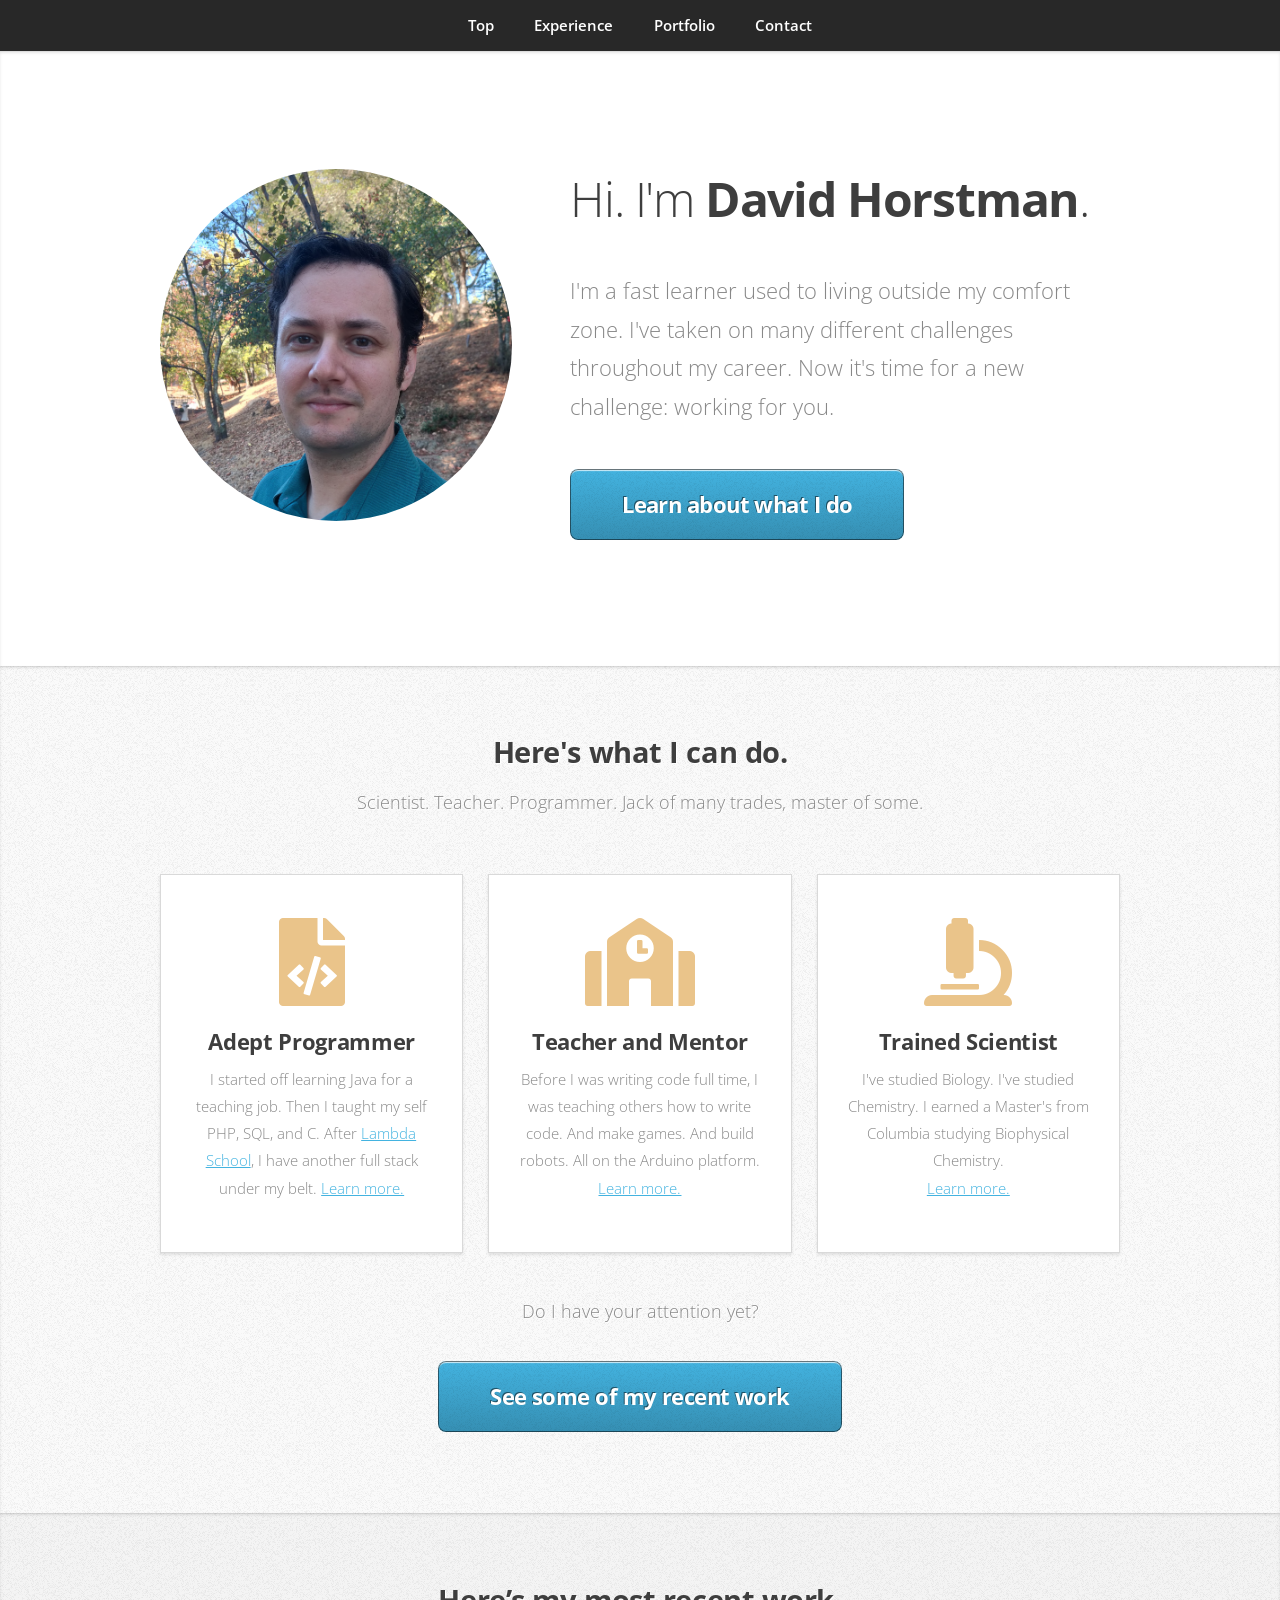
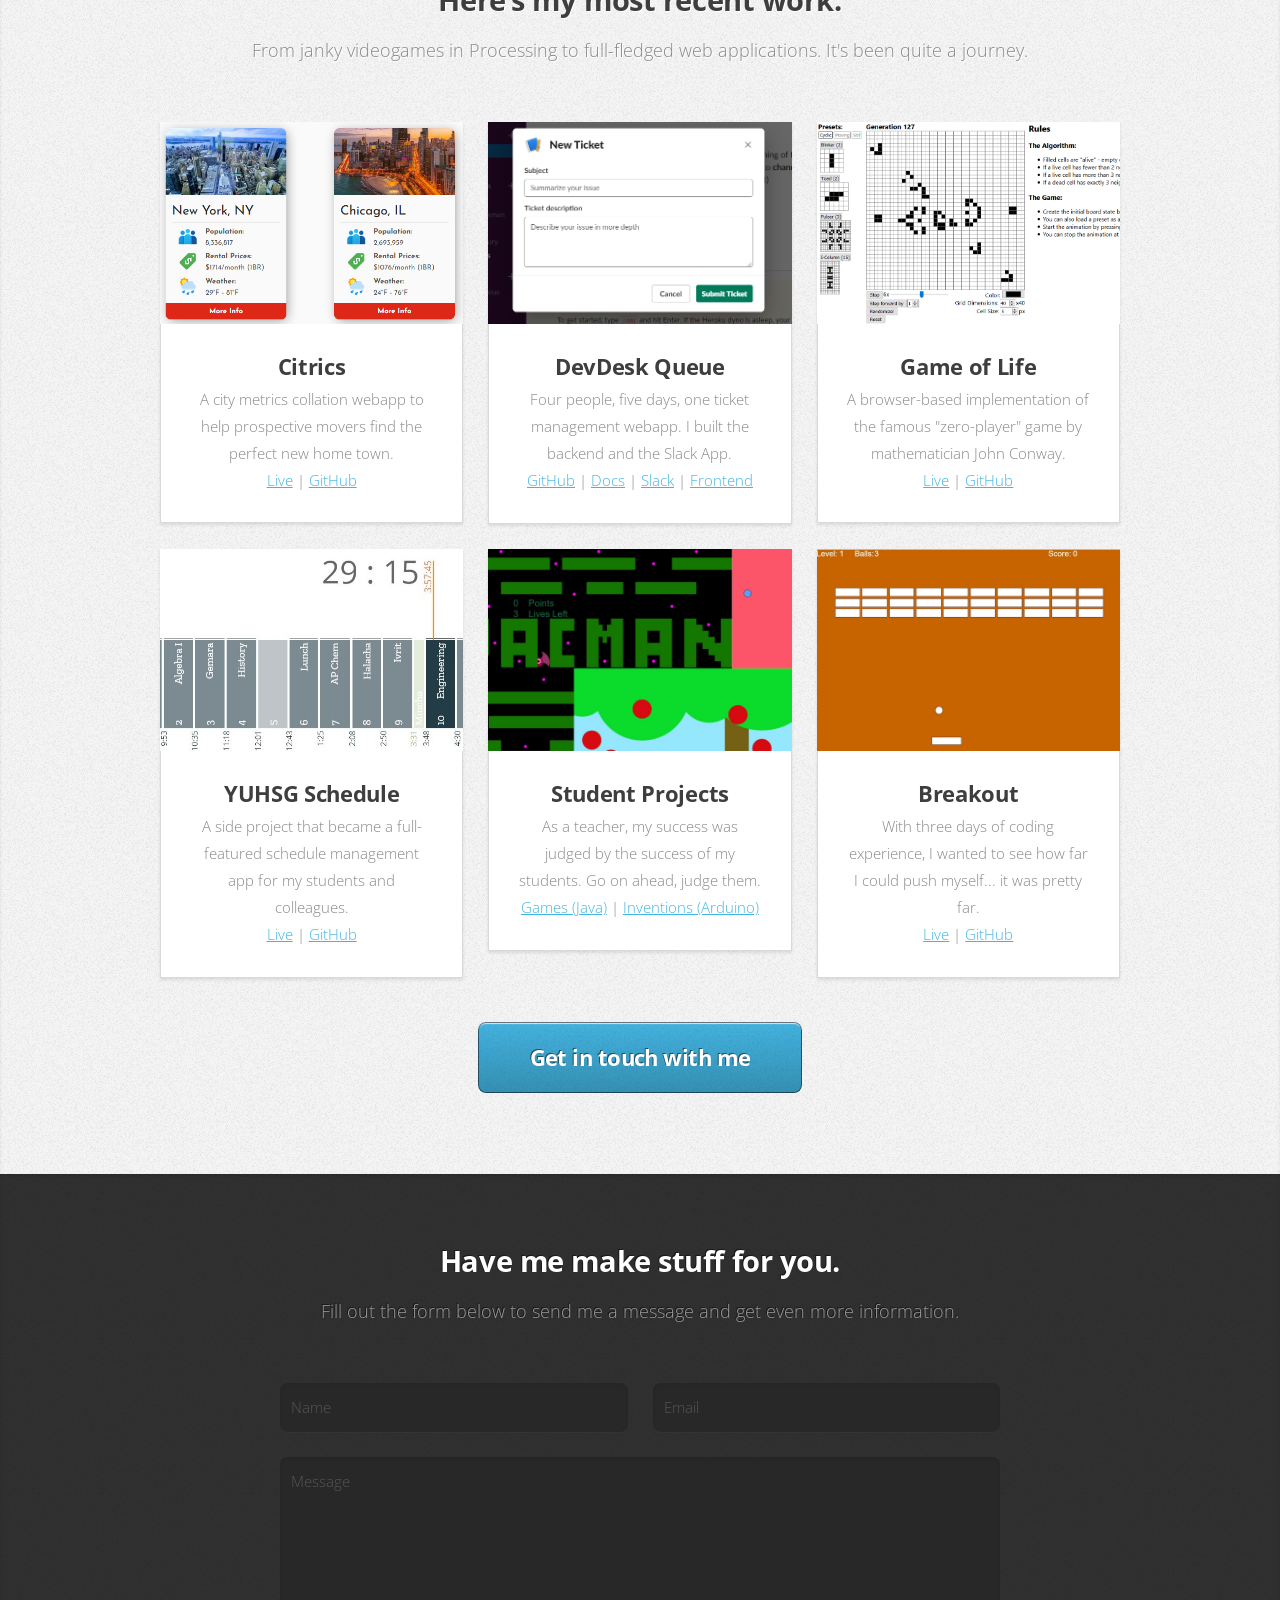
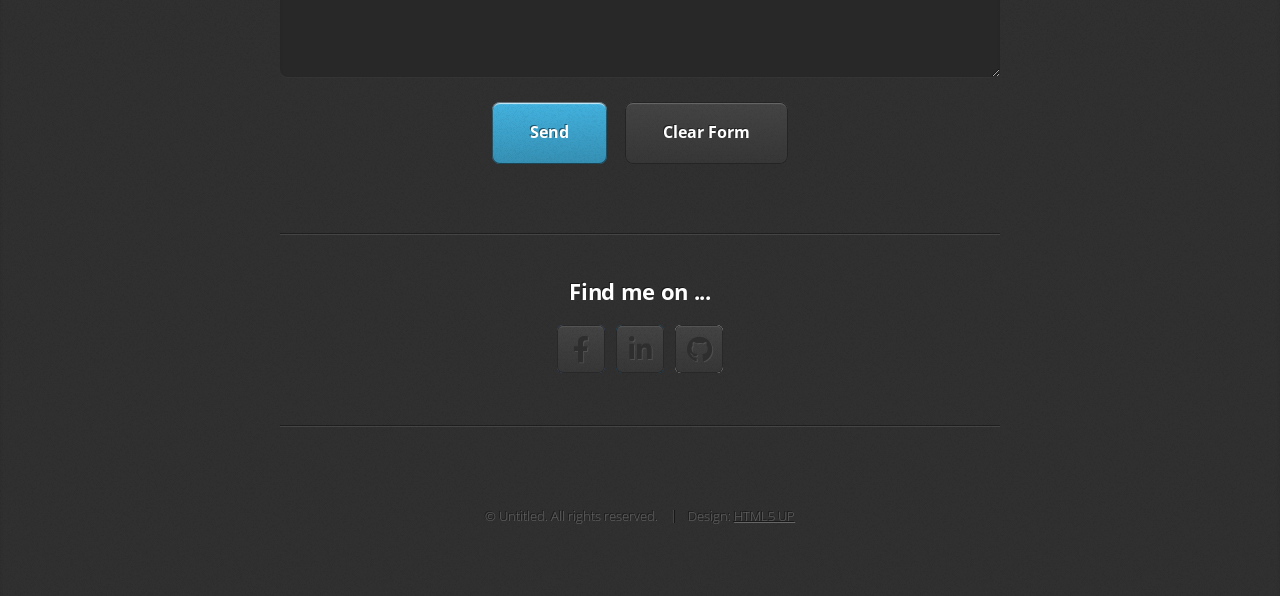
==== index.html @ 55625870 "format: shorten some copy" ====
<!DOCTYPE html>
<!--
	Miniport by HTML5 UP
	html5up.net | @ajlkn
	Free for personal and commercial use under the CCA 3.0 license (html5up.net/license)
-->
<html>
  <head>
    <title>David Horstman</title>
    <meta charset="utf-8" />
    <meta
      name="viewport"
      content="width=device-width, initial-scale=1, user-scalable=no"
    />
    <link rel="stylesheet" href="assets/css/main.css" />
    <link rel="icon" type="image/png" href="favicon.png" />
  </head>
  <body class="is-preload">
    <!-- Nav -->
    <nav id="nav">
      <ul class="container">
        <li><a href="#top">Top</a></li>
        <li><a href="#work">Experience</a></li>
        <li><a href="#portfolio">Portfolio</a></li>
        <li><a href="#contact">Contact</a></li>
      </ul>
    </nav>

    <!-- Home -->
    <article id="top" class="wrapper style1">
      <div class="container">
        <div class="row">
          <div class="col-4 col-5-large col-12-medium">
            <span class="image fit"><img src="images/pic00.jpg" alt="" /></span>
          </div>
          <div class="col-8 col-7-large col-12-medium">
            <header>
              <h1>Hi. I'm <strong>David Horstman</strong>.</h1>
            </header>
            <p>
              I'm a fast learner used to living outside my comfort zone. I've
              taken on many different challenges throughout my career. Now it's
              time for a new challenge: working for you.
            </p>
            <a href="#work" class="button large scrolly"
              >Learn about what I do</a
            >
          </div>
        </div>
      </div>
    </article>

    <!-- Work -->
    <article id="work" class="wrapper style2">
      <div class="container">
        <header>
          <h2>Here's what I can do.</h2>
          <p>
            Scientist. Teacher. Programmer. Jack of many trades, master of some.
          </p>
        </header>
        <div class="row aln-center">
          <div class="col-4 col-6-medium col-12-small">
            <section class="box style1">
              <span class="icon featured fa fa-file-code"></span>
              <h3>Adept Programmer</h3>
              <p>
                I started off learning Java for a teaching job. Then I taught my
                self PHP, SQL, and C. After
                <a
                  target="_blank"
                  href="https://lambdaschool.com/courses/full-stack-web-development"
                  >Lambda School</a
                >, I have another full stack under my belt.
                <a target="_blank" href="https://github.com/ddhorstman"
                  >Learn more.</a
                >
              </p>
            </section>
          </div>
          <div class="col-4 col-6-medium col-12-small">
            <section class="box style1">
              <span class="icon solid featured fa-school"></span>
              <h3>Teacher and Mentor</h3>
              <p>
                Before I was writing code full time, I was teaching others how
                to write code. And make games. And build robots. All on the
                Arduino platform.
                <a
                  target="_blank"
                  >Learn more.</a
                >
              </p>
            </section>
          </div>

          <div class="col-4 col-6-medium col-12-small">
            <section class="box style1">
              <span class="icon featured fa fa-microscope"></span>
              <h3>Trained Scientist</h3>
              <p>
                I've studied Biology. I've studied Chemistry. I earned a
                Master's from Columbia studying Biophysical Chemistry.
                <br>
                <a
                  target="_blank"
                  href="http://www.columbia.edu/cu/chemistry/groups/gonzalez/index.html"
                  >Learn more.</a
                >
              </p>
            </section>
          </div>
        </div>
        <footer>
          <p>Do I have your attention yet?</p>
          <a href="#portfolio" class="button large scrolly"
            >See some of my recent work</a
          >
        </footer>
      </div>
    </article>

    <!-- Portfolio -->
    <article id="portfolio" class="wrapper style3">
      <div class="container">
        <header>
          <h2>Here’s my most recent work.</h2>
          <p>
            From janky videogames in Processing to full-fledged web
            applications. It's been quite a journey.
          </p>
        </header>
        <div class="row">
          <div class="col-4 col-6-medium col-12-small">
            <article class="box style2">
              <a href="#" class="image featured"
                ><img src="images/pic08.png" alt=""
              /></a>
              <h3><a href="#">Citrics</a></h3>
              <p>
                A city metrics collation webapp to help prospective movers find
                the perfect new home town. <br />
                <span>
                  <a target="_blank" href="https://citrics.netlify.app/"
                    >Live</a
                  >
                  |
                  <a
                    target="_blank"
                    href="https://github.com/labs26-citrics/Labs26-Citrics-FE-TeamB"
                    >GitHub</a
                  ></span
                >
              </p>
            </article>
          </div>
          <div class="col-4 col-6-medium col-12-small">
            <article class="box style2">
              <a
                href="https://documenter.getpostman.com/view/11312100/SzzkcHLZ?version=latest"
                class="image featured"
                ><img src="images/ddq.png" alt=""
              /></a>
              <h3>DevDesk Queue</h3>
              <p>
                Four people, five days, one ticket management webapp. I built
                the backend and the Slack App.<br /><span>
                  <a
                    target="_blank"
                    href="https://github.com/bw-devDeskQueue2/back-end"
                    >GitHub</a
                  >
                  |
                  <a
                    target="_blank"
                    href="https://documenter.getpostman.com/view/11312100/SzzkcHLZ?version=latest"
                    >Docs</a
                  >
                  |
                  <a
                    target="_blank"
                    href="https://join.slack.com/t/devdesk-queue/shared_invite/zt-gwcgixj5-~4mPyA4SqrtpWYdYmIQyYw"
                    >Slack</a
                  >
                  |
                  <a target="_blank" href="https://devdestqueue.vercel.app/"
                    >Frontend</a
                  >
                </span>
              </p>
            </article>
          </div>
          <div class="col-4 col-6-medium col-12-small">
            <article class="box style2">
              <a
                href="https://build-week-game-of-life.vercel.app/"
                target="_blank"
                class="image featured"
                ><img src="images/pic07.png" alt=""
              /></a>
              <h3>Game of Life</h3>
              <p>
                A browser-based implementation of the famous "zero-player" game
                by mathematician John Conway.<br />
                <span>
                  <a
                    target="_blank"
                    href="https://build-week-game-of-life.vercel.app/"
                  >
                    Live</a
                  >
                  |
                  <a
                    target="_blank"
                    href="https://github.com/ddhorstman-lambdaschool/Build-Week-Game-Of-Life"
                    >GitHub</a
                  ></span
                >
              </p>
            </article>
          </div>
          <div class="col-4 col-6-medium col-12-small">
            <article class="box style2">
              <a href="https://yuhsgschedule.com/" class="image featured"
                ><img src="images/pic02.jpg" alt=""
              /></a>
              <h3>YUHSG Schedule</h3>
              <p>
                A side project that became a full-featured schedule management
                app for my students and colleagues.<br />
                <span
                  ><a target="_blank" href="https://yuhsgschedule.com">Live</a>
                  |
                  <a
                    target="_blank"
                    href="https://github.com/ddhorstman/classperiods"
                    >GitHub</a
                  ></span
                >
              </p>
            </article>
          </div>
          <div class="col-4 col-6-medium col-12-small">
            <article class="box style2">
              <a
                target="_blank"
                href="https://davidhorstman.com/student_projects/"
                class="image featured"
                ><img src="images/pic05.jpg" alt=""
              /></a>
              <h3>Student Projects</h3>
              <p>
                As a teacher, my success was judged by the success of my
                students. Go on ahead, judge them.<br />
                <span
                  ><a
                    target="_blank"
                    href="https://davidhorstman.com/student_projects/"
                    >Games (Java)</a
                  >
                  |
                  <a
                    target="_blank"
                    >Inventions (Arduino)</a
                  ></span
                >
              </p>
            </article>
          </div>
          <div class="col-4 col-6-medium col-12-small">
            <article class="box style2">
              <a
                target="_blank"
                href="https://davidhorstman.com/breakout/index.html"
                class="image featured"
                ><img src="images/pic04.jpg" alt=""
              /></a>
              <h3>Breakout</h3>
              <p>
                With three days of coding experience, I wanted to see how far I
                could push myself... it was pretty far.<br />
                <span
                  ><a
                    target="_blank"
                    href="https://davidhorstman.com/breakout/index.html"
                    >Live</a
                  >
                  |
                  <a
                    target="_blank"
                    href="https://github.com/ddhorstman/breakout"
                    >GitHub</a
                  ></span
                >
              </p>
            </article>
          </div>
          <!--div class="col-4 col-6-medium col-12-small">
							<article class="box style2">
								<a href="#" class="image featured"><img src="images/pic06.jpg" alt="" /></a>
								<h3><a href="#">Sed amet ornare</a></h3>
								<p>Ornare nulla proin odio consequat.</p>
							</article>
						</div-->
        </div>
        <footer>
          <a href="#contact" class="button large scrolly"
            >Get in touch with me</a
          >
        </footer>
      </div>
    </article>

    <!-- Contact -->
    <article id="contact" class="wrapper style4">
      <div class="container medium">
        <header>
          <h2>Have me make stuff for you.</h2>
          <p>
            Fill out the form below to send me a message and get even more
            information.
          </p>
        </header>
        <div class="row">
          <div class="col-12">
            <form method="POST" action="https://formspree.io/mnqqwabn">
              <div class="row">
                <div class="col-6 col-12-small">
                  <input type="text" name="name" id="name" placeholder="Name" />
                </div>
                <div class="col-6 col-12-small">
                  <input
                    type="text"
                    name="_replyto"
                    id="email"
                    placeholder="Email"
                  />
                </div>
                <!--div class="col-12">
										<input type="text" name="subject" id="subject" placeholder="Subject" />
									</div-->
                <div class="col-12">
                  <textarea
                    name="message"
                    id="message"
                    placeholder="Message"
                  ></textarea>
                </div>
                <div class="col-12">
                  <ul class="actions">
                    <li><input type="submit" value="Send" /></li>
                    <li>
                      <input type="reset" value="Clear Form" class="alt" />
                    </li>
                  </ul>
                </div>
              </div>
            </form>
          </div>
          <div class="col-12">
            <hr />
            <h3>Find me on ...</h3>
            <ul class="social">
              <li>
                <a
                  href="https://www.facebook.com/david.horstman"
                  class="icon brands fa-facebook-f"
                  ><span class="label">Facebook</span></a
                >
              </li>
              <!--li>
                <a
                  href="https://www.youtube.com/channel/UCs0E35UOZItSk2lgn-g-ctQ"
                  class="icon brands fa-youtube"
                  ><span></span
                ></a>
              </li-->
              <li>
                <a
                  href="https://www.linkedin.com/in/david-horstman/"
                  class="icon brands fa-linkedin-in"
                  ><span class="label">LinkedIn</span></a
                >
              </li>
              <li>
                <a
                  href="https://github.com/ddhorstman"
                  class="icon brands fa-github"
                  ><span class="label">Github</span></a
                >
              </li>
              <!--
									<li><a href="#" class="icon brands fa-dribbble"><span class="label">Dribbble</span></a></li>
									<li><a href="#" class="icon brands fa-tumblr"><span class="label">Tumblr</span></a></li>
								<li><a href="#" class="icon brands fa-google-plus"><span class="label">Google+</span></a></li>
								<li><a href="#" class="icon brands fa-twitter"><span class="label">Twitter</span></a></li>
								<li><a href="#" class="icon solid fa-rss"><span>RSS</span></a></li>
								<li><a href="#" class="icon brands fa-instagram"><span>Instagram</span></a></li>
								<li><a href="#" class="icon brands fa-foursquare"><span>Foursquare</span></a></li>
								<li><a href="#" class="icon brands fa-skype"><span>Skype</span></a></li>
								<li><a href="#" class="icon brands fa-soundcloud"><span>Soundcloud</span></a></li>
								<li><a href="#" class="icon brands fa-blogger"><span>Blogger</span></a></li>
								<li><a href="#" class="icon brands fa-flickr"><span>Flickr</span></a></li>
								<li><a href="#" class="icon brands fa-vimeo"><span>Vimeo</span></a></li>
								-->
            </ul>
            <hr />
          </div>
        </div>
        <footer>
          <ul id="copyright">
            <li>&copy; Untitled. All rights reserved.</li>
            <li>Design: <a href="http://html5up.net">HTML5 UP</a></li>
          </ul>
        </footer>
      </div>
    </article>

    <!-- Scripts -->
    <script src="assets/js/jquery.min.js"></script>
    <script src="assets/js/jquery.scrolly.min.js"></script>
    <script src="assets/js/browser.min.js"></script>
    <script src="assets/js/breakpoints.min.js"></script>
    <script src="assets/js/util.js"></script>
    <script src="assets/js/main.js"></script>
  </body>
</html>
---- assets/css/main.css ----
@import url("https://fonts.googleapis.com/css?family=Open+Sans:300,300italic,600,600italic,700");
@import url("fontawesome-all.min.css");

/*
	Miniport by HTML5 UP
	html5up.net | @ajlkn
	Free for personal and commercial use under the CCA 3.0 license (html5up.net/license)
*/

html, body, div, span, applet, object,
iframe, h1, h2, h3, h4, h5, h6, p, blockquote,
pre, a, abbr, acronym, address, big, cite,
code, del, dfn, em, img, ins, kbd, q, s, samp,
small, strike, strong, sub, sup, tt, var, b,
u, i, center, dl, dt, dd, ol, ul, li, fieldset,
form, label, legend, table, caption, tbody,
tfoot, thead, tr, th, td, article, aside,
canvas, details, embed, figure, figcaption,
footer, header, hgroup, menu, nav, output, ruby,
section, summary, time, mark, audio, video {
	margin: 0;
	padding: 0;
	border: 0;
	font-size: 100%;
	font: inherit;
	vertical-align: baseline;}

article, aside, details, figcaption, figure,
footer, header, hgroup, menu, nav, section {
	display: block;}

body {
	line-height: 1;
}

ol, ul {
	list-style: none;
}

blockquote, q {
	quotes: none;
}

	blockquote:before, blockquote:after, q:before, q:after {
		content: '';
		content: none;
	}

table {
	border-collapse: collapse;
	border-spacing: 0;
}

body {
	-webkit-text-size-adjust: none;
}

mark {
	background-color: transparent;
	color: inherit;
}

input::-moz-focus-inner {
	border: 0;
	padding: 0;
}

input, select, textarea {
	-moz-appearance: none;
	-webkit-appearance: none;
	-ms-appearance: none;
	appearance: none;
}

/* Basic */

	html {
		box-sizing: border-box;
	}

	*, *:before, *:after {
		box-sizing: inherit;
	}

	body {
		padding-top: 3.5em;
	}

		body.is-preload *, body.is-preload *:before, body.is-preload *:after {
			-moz-animation: none !important;
			-webkit-animation: none !important;
			-ms-animation: none !important;
			animation: none !important;
			-moz-transition: none !important;
			-webkit-transition: none !important;
			-ms-transition: none !important;
			transition: none !important;
		}

	body, input, textarea, select {
		font-family: 'Open Sans', sans-serif;
		line-height: 1.85em;
		color: #888;
		font-weight: 300;
		font-size: 13pt;
	}

	a {
		-moz-transition: color .2s ease-in-out;
		-webkit-transition: color .2s ease-in-out;
		-ms-transition: color .2s ease-in-out;
		transition: color .2s ease-in-out;
		color: #43B3E0;
		text-decoration: underline;
	}

		a:hover {
			color: #43bff0 !important;
		}

		a img {
			border: 0;
		}

	b, strong {
		font-weight: 600;
		color: #3e3e3e;
	}

	i, em {
		font-style: italic;
	}

	sub {
		position: relative;
		top: 0.5em;
		font-size: 0.8em;
	}

	sup {
		position: relative;
		top: -0.5em;
		font-size: 0.8em;
	}

	blockquote {
		border-left: solid 0.75em #eee;
		padding: 1em 0 1em 1.5em;
		font-style: italic;
	}

	h1, h2, h3, h4, h5, h6 {
		color: #3e3e3e;
		margin: 0 0 0.75em 0;
	}

	h1 a, h2 a, h3 a, h4 a, h5 a, h6 a {
		text-decoration: none;
		color: inherit;
	}

	h2, h3, h4, h5, h6 {
		font-weight: 700;
	}

	h1 {
		font-size: 3.25em;
		letter-spacing: -0.025em;
		font-weight: 300;
	}

		h1 strong {
			font-weight: 700;
		}

	h2 {
		font-size: 2em;
		letter-spacing: -0.015em;
	}

	h3 {
		font-size: 1.5em;
		letter-spacing: -0.015em;
	}

	em, i {
		font-style: italic;
	}

	br.clear {
		clear: both;
	}

	hr {
		border: 0;
		border-top: solid 1px #444;
		border-top-color: rgba(0, 0, 0, 0.35);
		box-shadow: 0px 1px 0px 0px rgba(255, 255, 255, 0.1);
		height: 1px;
		margin: 3em 0;
	}

	p, ul, ol, dl, table {
		margin-bottom: 2em;
	}

	header {
		margin: 0 0 3em 0;
	}

		header > p {
			font-size: 1.25em;
			margin: 0;
		}

	footer {
		margin: 3em 0 0 0;
	}

		footer > p {
			font-size: 1.25em;
		}

/* Container */

	.container {
		margin: 0 auto;
		max-width: calc(100% - 50px);
		width: 1200px;
	}

		.container.medium {
			width: 900px;
		}

		@media screen and (max-width: 1680px) {

			.container {
				width: 1200px;
			}

				.container.medium {
					width: 900px;
				}

		}

		@media screen and (max-width: 1280px) {

			.container {
				width: 960px;
			}

				.container.medium {
					width: 720px;
				}

		}

		@media screen and (max-width: 980px) {

			.container {
				width: 100%;
			}

				.container.medium {
					width: 75%;
				}

		}

		@media screen and (max-width: 736px) {

			.container {
				width: 100%;
				max-width: calc(100% - 30px);
			}

				.container.medium {
					width: 100%;
				}

		}

/* Row */

	.row {
		display: flex;
		flex-wrap: wrap;
		box-sizing: border-box;
		align-items: stretch;
	}

		.row > * {
			box-sizing: border-box;
		}

		.row.gtr-uniform > * > :last-child {
			margin-bottom: 0;
		}

		.row.aln-left {
			justify-content: flex-start;
		}

		.row.aln-center {
			justify-content: center;
		}

		.row.aln-right {
			justify-content: flex-end;
		}

		.row.aln-top {
			align-items: flex-start;
		}

		.row.aln-middle {
			align-items: center;
		}

		.row.aln-bottom {
			align-items: flex-end;
		}

		.row > .imp {
			order: -1;
		}

		.row > .col-1 {
			width: 8.33333%;
		}

		.row > .off-1 {
			margin-left: 8.33333%;
		}

		.row > .col-2 {
			width: 16.66667%;
		}

		.row > .off-2 {
			margin-left: 16.66667%;
		}

		.row > .col-3 {
			width: 25%;
		}

		.row > .off-3 {
			margin-left: 25%;
		}

		.row > .col-4 {
			width: 33.33333%;
		}

		.row > .off-4 {
			margin-left: 33.33333%;
		}

		.row > .col-5 {
			width: 41.66667%;
		}

		.row > .off-5 {
			margin-left: 41.66667%;
		}

		.row > .col-6 {
			width: 50%;
		}

		.row > .off-6 {
			margin-left: 50%;
		}

		.row > .col-7 {
			width: 58.33333%;
		}

		.row > .off-7 {
			margin-left: 58.33333%;
		}

		.row > .col-8 {
			width: 66.66667%;
		}

		.row > .off-8 {
			margin-left: 66.66667%;
		}

		.row > .col-9 {
			width: 75%;
		}

		.row > .off-9 {
			margin-left: 75%;
		}

		.row > .col-10 {
			width: 83.33333%;
		}

		.row > .off-10 {
			margin-left: 83.33333%;
		}

		.row > .col-11 {
			width: 91.66667%;
		}

		.row > .off-11 {
			margin-left: 91.66667%;
		}

		.row > .col-12 {
			width: 100%;
		}

		.row > .off-12 {
			margin-left: 100%;
		}

		.row.gtr-0 {
			margin-top: 0px;
			margin-left: 0px;
		}

			.row.gtr-0 > * {
				padding: 0px 0 0 0px;
			}

			.row.gtr-0.gtr-uniform {
				margin-top: 0px;
			}

				.row.gtr-0.gtr-uniform > * {
					padding-top: 0px;
				}

		.row.gtr-25 {
			margin-top: -6.25px;
			margin-left: -6.25px;
		}

			.row.gtr-25 > * {
				padding: 6.25px 0 0 6.25px;
			}

			.row.gtr-25.gtr-uniform {
				margin-top: -6.25px;
			}

				.row.gtr-25.gtr-uniform > * {
					padding-top: 6.25px;
				}

		.row.gtr-50 {
			margin-top: -12.5px;
			margin-left: -12.5px;
		}

			.row.gtr-50 > * {
				padding: 12.5px 0 0 12.5px;
			}

			.row.gtr-50.gtr-uniform {
				margin-top: -12.5px;
			}

				.row.gtr-50.gtr-uniform > * {
					padding-top: 12.5px;
				}

		.row {
			margin-top: -25px;
			margin-left: -25px;
		}

			.row > * {
				padding: 25px 0 0 25px;
			}

			.row.gtr-uniform {
				margin-top: -25px;
			}

				.row.gtr-uniform > * {
					padding-top: 25px;
				}

		.row.gtr-150 {
			margin-top: -37.5px;
			margin-left: -37.5px;
		}

			.row.gtr-150 > * {
				padding: 37.5px 0 0 37.5px;
			}

			.row.gtr-150.gtr-uniform {
				margin-top: -37.5px;
			}

				.row.gtr-150.gtr-uniform > * {
					padding-top: 37.5px;
				}

		.row.gtr-200 {
			margin-top: -50px;
			margin-left: -50px;
		}

			.row.gtr-200 > * {
				padding: 50px 0 0 50px;
			}

			.row.gtr-200.gtr-uniform {
				margin-top: -50px;
			}

				.row.gtr-200.gtr-uniform > * {
					padding-top: 50px;
				}

		@media screen and (max-width: 1680px) {

			.row {
				display: flex;
				flex-wrap: wrap;
				box-sizing: border-box;
				align-items: stretch;
			}

				.row > * {
					box-sizing: border-box;
				}

				.row.gtr-uniform > * > :last-child {
					margin-bottom: 0;
				}

				.row.aln-left {
					justify-content: flex-start;
				}

				.row.aln-center {
					justify-content: center;
				}

				.row.aln-right {
					justify-content: flex-end;
				}

				.row.aln-top {
					align-items: flex-start;
				}

				.row.aln-middle {
					align-items: center;
				}

				.row.aln-bottom {
					align-items: flex-end;
				}

				.row > .imp-xlarge {
					order: -1;
				}

				.row > .col-1-xlarge {
					width: 8.33333%;
				}

				.row > .off-1-xlarge {
					margin-left: 8.33333%;
				}

				.row > .col-2-xlarge {
					width: 16.66667%;
				}

				.row > .off-2-xlarge {
					margin-left: 16.66667%;
				}

				.row > .col-3-xlarge {
					width: 25%;
				}

				.row > .off-3-xlarge {
					margin-left: 25%;
				}

				.row > .col-4-xlarge {
					width: 33.33333%;
				}

				.row > .off-4-xlarge {
					margin-left: 33.33333%;
				}

				.row > .col-5-xlarge {
					width: 41.66667%;
				}

				.row > .off-5-xlarge {
					margin-left: 41.66667%;
				}

				.row > .col-6-xlarge {
					width: 50%;
				}

				.row > .off-6-xlarge {
					margin-left: 50%;
				}

				.row > .col-7-xlarge {
					width: 58.33333%;
				}

				.row > .off-7-xlarge {
					margin-left: 58.33333%;
				}

				.row > .col-8-xlarge {
					width: 66.66667%;
				}

				.row > .off-8-xlarge {
					margin-left: 66.66667%;
				}

				.row > .col-9-xlarge {
					width: 75%;
				}

				.row > .off-9-xlarge {
					margin-left: 75%;
				}

				.row > .col-10-xlarge {
					width: 83.33333%;
				}

				.row > .off-10-xlarge {
					margin-left: 83.33333%;
				}

				.row > .col-11-xlarge {
					width: 91.66667%;
				}

				.row > .off-11-xlarge {
					margin-left: 91.66667%;
				}

				.row > .col-12-xlarge {
					width: 100%;
				}

				.row > .off-12-xlarge {
					margin-left: 100%;
				}

				.row.gtr-0 {
					margin-top: 0px;
					margin-left: 0px;
				}

					.row.gtr-0 > * {
						padding: 0px 0 0 0px;
					}

					.row.gtr-0.gtr-uniform {
						margin-top: 0px;
					}

						.row.gtr-0.gtr-uniform > * {
							padding-top: 0px;
						}

				.row.gtr-25 {
					margin-top: -6.25px;
					margin-left: -6.25px;
				}

					.row.gtr-25 > * {
						padding: 6.25px 0 0 6.25px;
					}

					.row.gtr-25.gtr-uniform {
						margin-top: -6.25px;
					}

						.row.gtr-25.gtr-uniform > * {
							padding-top: 6.25px;
						}

				.row.gtr-50 {
					margin-top: -12.5px;
					margin-left: -12.5px;
				}

					.row.gtr-50 > * {
						padding: 12.5px 0 0 12.5px;
					}

					.row.gtr-50.gtr-uniform {
						margin-top: -12.5px;
					}

						.row.gtr-50.gtr-uniform > * {
							padding-top: 12.5px;
						}

				.row {
					margin-top: -25px;
					margin-left: -25px;
				}

					.row > * {
						padding: 25px 0 0 25px;
					}

					.row.gtr-uniform {
						margin-top: -25px;
					}

						.row.gtr-uniform > * {
							padding-top: 25px;
						}

				.row.gtr-150 {
					margin-top: -37.5px;
					margin-left: -37.5px;
				}

					.row.gtr-150 > * {
						padding: 37.5px 0 0 37.5px;
					}

					.row.gtr-150.gtr-uniform {
						margin-top: -37.5px;
					}

						.row.gtr-150.gtr-uniform > * {
							padding-top: 37.5px;
						}

				.row.gtr-200 {
					margin-top: -50px;
					margin-left: -50px;
				}

					.row.gtr-200 > * {
						padding: 50px 0 0 50px;
					}

					.row.gtr-200.gtr-uniform {
						margin-top: -50px;
					}

						.row.gtr-200.gtr-uniform > * {
							padding-top: 50px;
						}

		}

		@media screen and (max-width: 1280px) {

			.row {
				display: flex;
				flex-wrap: wrap;
				box-sizing: border-box;
				align-items: stretch;
			}

				.row > * {
					box-sizing: border-box;
				}

				.row.gtr-uniform > * > :last-child {
					margin-bottom: 0;
				}

				.row.aln-left {
					justify-content: flex-start;
				}

				.row.aln-center {
					justify-content: center;
				}

				.row.aln-right {
					justify-content: flex-end;
				}

				.row.aln-top {
					align-items: flex-start;
				}

				.row.aln-middle {
					align-items: center;
				}

				.row.aln-bottom {
					align-items: flex-end;
				}

				.row > .imp-large {
					order: -1;
				}

				.row > .col-1-large {
					width: 8.33333%;
				}

				.row > .off-1-large {
					margin-left: 8.33333%;
				}

				.row > .col-2-large {
					width: 16.66667%;
				}

				.row > .off-2-large {
					margin-left: 16.66667%;
				}

				.row > .col-3-large {
					width: 25%;
				}

				.row > .off-3-large {
					margin-left: 25%;
				}

				.row > .col-4-large {
					width: 33.33333%;
				}

				.row > .off-4-large {
					margin-left: 33.33333%;
				}

				.row > .col-5-large {
					width: 41.66667%;
				}

				.row > .off-5-large {
					margin-left: 41.66667%;
				}

				.row > .col-6-large {
					width: 50%;
				}

				.row > .off-6-large {
					margin-left: 50%;
				}

				.row > .col-7-large {
					width: 58.33333%;
				}

				.row > .off-7-large {
					margin-left: 58.33333%;
				}

				.row > .col-8-large {
					width: 66.66667%;
				}

				.row > .off-8-large {
					margin-left: 66.66667%;
				}

				.row > .col-9-large {
					width: 75%;
				}

				.row > .off-9-large {
					margin-left: 75%;
				}

				.row > .col-10-large {
					width: 83.33333%;
				}

				.row > .off-10-large {
					margin-left: 83.33333%;
				}

				.row > .col-11-large {
					width: 91.66667%;
				}

				.row > .off-11-large {
					margin-left: 91.66667%;
				}

				.row > .col-12-large {
					width: 100%;
				}

				.row > .off-12-large {
					margin-left: 100%;
				}

				.row.gtr-0 {
					margin-top: 0px;
					margin-left: 0px;
				}

					.row.gtr-0 > * {
						padding: 0px 0 0 0px;
					}

					.row.gtr-0.gtr-uniform {
						margin-top: 0px;
					}

						.row.gtr-0.gtr-uniform > * {
							padding-top: 0px;
						}

				.row.gtr-25 {
					margin-top: -6.25px;
					margin-left: -6.25px;
				}

					.row.gtr-25 > * {
						padding: 6.25px 0 0 6.25px;
					}

					.row.gtr-25.gtr-uniform {
						margin-top: -6.25px;
					}

						.row.gtr-25.gtr-uniform > * {
							padding-top: 6.25px;
						}

				.row.gtr-50 {
					margin-top: -12.5px;
					margin-left: -12.5px;
				}

					.row.gtr-50 > * {
						padding: 12.5px 0 0 12.5px;
					}

					.row.gtr-50.gtr-uniform {
						margin-top: -12.5px;
					}

						.row.gtr-50.gtr-uniform > * {
							padding-top: 12.5px;
						}

				.row {
					margin-top: -25px;
					margin-left: -25px;
				}

					.row > * {
						padding: 25px 0 0 25px;
					}

					.row.gtr-uniform {
						margin-top: -25px;
					}

						.row.gtr-uniform > * {
							padding-top: 25px;
						}

				.row.gtr-150 {
					margin-top: -37.5px;
					margin-left: -37.5px;
				}

					.row.gtr-150 > * {
						padding: 37.5px 0 0 37.5px;
					}

					.row.gtr-150.gtr-uniform {
						margin-top: -37.5px;
					}

						.row.gtr-150.gtr-uniform > * {
							padding-top: 37.5px;
						}

				.row.gtr-200 {
					margin-top: -50px;
					margin-left: -50px;
				}

					.row.gtr-200 > * {
						padding: 50px 0 0 50px;
					}

					.row.gtr-200.gtr-uniform {
						margin-top: -50px;
					}

						.row.gtr-200.gtr-uniform > * {
							padding-top: 50px;
						}

		}

		@media screen and (max-width: 980px) {

			.row {
				display: flex;
				flex-wrap: wrap;
				box-sizing: border-box;
				align-items: stretch;
			}

				.row > * {
					box-sizing: border-box;
				}

				.row.gtr-uniform > * > :last-child {
					margin-bottom: 0;
				}

				.row.aln-left {
					justify-content: flex-start;
				}

				.row.aln-center {
					justify-content: center;
				}

				.row.aln-right {
					justify-content: flex-end;
				}

				.row.aln-top {
					align-items: flex-start;
				}

				.row.aln-middle {
					align-items: center;
				}

				.row.aln-bottom {
					align-items: flex-end;
				}

				.row > .imp-medium {
					order: -1;
				}

				.row > .col-1-medium {
					width: 8.33333%;
				}

				.row > .off-1-medium {
					margin-left: 8.33333%;
				}

				.row > .col-2-medium {
					width: 16.66667%;
				}

				.row > .off-2-medium {
					margin-left: 16.66667%;
				}

				.row > .col-3-medium {
					width: 25%;
				}

				.row > .off-3-medium {
					margin-left: 25%;
				}

				.row > .col-4-medium {
					width: 33.33333%;
				}

				.row > .off-4-medium {
					margin-left: 33.33333%;
				}

				.row > .col-5-medium {
					width: 41.66667%;
				}

				.row > .off-5-medium {
					margin-left: 41.66667%;
				}

				.row > .col-6-medium {
					width: 50%;
				}

				.row > .off-6-medium {
					margin-left: 50%;
				}

				.row > .col-7-medium {
					width: 58.33333%;
				}

				.row > .off-7-medium {
					margin-left: 58.33333%;
				}

				.row > .col-8-medium {
					width: 66.66667%;
				}

				.row > .off-8-medium {
					margin-left: 66.66667%;
				}

				.row > .col-9-medium {
					width: 75%;
				}

				.row > .off-9-medium {
					margin-left: 75%;
				}

				.row > .col-10-medium {
					width: 83.33333%;
				}

				.row > .off-10-medium {
					margin-left: 83.33333%;
				}

				.row > .col-11-medium {
					width: 91.66667%;
				}

				.row > .off-11-medium {
					margin-left: 91.66667%;
				}

				.row > .col-12-medium {
					width: 100%;
				}

				.row > .off-12-medium {
					margin-left: 100%;
				}

				.row.gtr-0 {
					margin-top: 0px;
					margin-left: 0px;
				}

					.row.gtr-0 > * {
						padding: 0px 0 0 0px;
					}

					.row.gtr-0.gtr-uniform {
						margin-top: 0px;
					}

						.row.gtr-0.gtr-uniform > * {
							padding-top: 0px;
						}

				.row.gtr-25 {
					margin-top: -6.25px;
					margin-left: -6.25px;
				}

					.row.gtr-25 > * {
						padding: 6.25px 0 0 6.25px;
					}

					.row.gtr-25.gtr-uniform {
						margin-top: -6.25px;
					}

						.row.gtr-25.gtr-uniform > * {
							padding-top: 6.25px;
						}

				.row.gtr-50 {
					margin-top: -12.5px;
					margin-left: -12.5px;
				}

					.row.gtr-50 > * {
						padding: 12.5px 0 0 12.5px;
					}

					.row.gtr-50.gtr-uniform {
						margin-top: -12.5px;
					}

						.row.gtr-50.gtr-uniform > * {
							padding-top: 12.5px;
						}

				.row {
					margin-top: -25px;
					margin-left: -25px;
				}

					.row > * {
						padding: 25px 0 0 25px;
					}

					.row.gtr-uniform {
						margin-top: -25px;
					}

						.row.gtr-uniform > * {
							padding-top: 25px;
						}

				.row.gtr-150 {
					margin-top: -37.5px;
					margin-left: -37.5px;
				}

					.row.gtr-150 > * {
						padding: 37.5px 0 0 37.5px;
					}

					.row.gtr-150.gtr-uniform {
						margin-top: -37.5px;
					}

						.row.gtr-150.gtr-uniform > * {
							padding-top: 37.5px;
						}

				.row.gtr-200 {
					margin-top: -50px;
					margin-left: -50px;
				}

					.row.gtr-200 > * {
						padding: 50px 0 0 50px;
					}

					.row.gtr-200.gtr-uniform {
						margin-top: -50px;
					}

						.row.gtr-200.gtr-uniform > * {
							padding-top: 50px;
						}

		}

		@media screen and (max-width: 736px) {

			.row {
				display: flex;
				flex-wrap: wrap;
				box-sizing: border-box;
				align-items: stretch;
			}

				.row > * {
					box-sizing: border-box;
				}

				.row.gtr-uniform > * > :last-child {
					margin-bottom: 0;
				}

				.row.aln-left {
					justify-content: flex-start;
				}

				.row.aln-center {
					justify-content: center;
				}

				.row.aln-right {
					justify-content: flex-end;
				}

				.row.aln-top {
					align-items: flex-start;
				}

				.row.aln-middle {
					align-items: center;
				}

				.row.aln-bottom {
					align-items: flex-end;
				}

				.row > .imp-small {
					order: -1;
				}

				.row > .col-1-small {
					width: 8.33333%;
				}

				.row > .off-1-small {
					margin-left: 8.33333%;
				}

				.row > .col-2-small {
					width: 16.66667%;
				}

				.row > .off-2-small {
					margin-left: 16.66667%;
				}

				.row > .col-3-small {
					width: 25%;
				}

				.row > .off-3-small {
					margin-left: 25%;
				}

				.row > .col-4-small {
					width: 33.33333%;
				}

				.row > .off-4-small {
					margin-left: 33.33333%;
				}

				.row > .col-5-small {
					width: 41.66667%;
				}

				.row > .off-5-small {
					margin-left: 41.66667%;
				}

				.row > .col-6-small {
					width: 50%;
				}

				.row > .off-6-small {
					margin-left: 50%;
				}

				.row > .col-7-small {
					width: 58.33333%;
				}

				.row > .off-7-small {
					margin-left: 58.33333%;
				}

				.row > .col-8-small {
					width: 66.66667%;
				}

				.row > .off-8-small {
					margin-left: 66.66667%;
				}

				.row > .col-9-small {
					width: 75%;
				}

				.row > .off-9-small {
					margin-left: 75%;
				}

				.row > .col-10-small {
					width: 83.33333%;
				}

				.row > .off-10-small {
					margin-left: 83.33333%;
				}

				.row > .col-11-small {
					width: 91.66667%;
				}

				.row > .off-11-small {
					margin-left: 91.66667%;
				}

				.row > .col-12-small {
					width: 100%;
				}

				.row > .off-12-small {
					margin-left: 100%;
				}

				.row.gtr-0 {
					margin-top: 0px;
					margin-left: 0px;
				}

					.row.gtr-0 > * {
						padding: 0px 0 0 0px;
					}

					.row.gtr-0.gtr-uniform {
						margin-top: 0px;
					}

						.row.gtr-0.gtr-uniform > * {
							padding-top: 0px;
						}

				.row.gtr-25 {
					margin-top: -3.75px;
					margin-left: -3.75px;
				}

					.row.gtr-25 > * {
						padding: 3.75px 0 0 3.75px;
					}

					.row.gtr-25.gtr-uniform {
						margin-top: -3.75px;
					}

						.row.gtr-25.gtr-uniform > * {
							padding-top: 3.75px;
						}

				.row.gtr-50 {
					margin-top: -7.5px;
					margin-left: -7.5px;
				}

					.row.gtr-50 > * {
						padding: 7.5px 0 0 7.5px;
					}

					.row.gtr-50.gtr-uniform {
						margin-top: -7.5px;
					}

						.row.gtr-50.gtr-uniform > * {
							padding-top: 7.5px;
						}

				.row {
					margin-top: -15px;
					margin-left: -15px;
				}

					.row > * {
						padding: 15px 0 0 15px;
					}

					.row.gtr-uniform {
						margin-top: -15px;
					}

						.row.gtr-uniform > * {
							padding-top: 15px;
						}

				.row.gtr-150 {
					margin-top: -22.5px;
					margin-left: -22.5px;
				}

					.row.gtr-150 > * {
						padding: 22.5px 0 0 22.5px;
					}

					.row.gtr-150.gtr-uniform {
						margin-top: -22.5px;
					}

						.row.gtr-150.gtr-uniform > * {
							padding-top: 22.5px;
						}

				.row.gtr-200 {
					margin-top: -30px;
					margin-left: -30px;
				}

					.row.gtr-200 > * {
						padding: 30px 0 0 30px;
					}

					.row.gtr-200.gtr-uniform {
						margin-top: -30px;
					}

						.row.gtr-200.gtr-uniform > * {
							padding-top: 30px;
						}

		}

/* Form */

	form label {
		color: #3e3e3e;
		font-weight: 700;
		display: block;
		margin: 0 0 0.5em 0;
	}

	form input[type=text],
	form input[type=email],
	form input[type=password],
	form select,
	form textarea {
		-moz-transition: background .2s ease-in-out, box-shadow .2s ease-in-out;
		-webkit-transition: background .2s ease-in-out, box-shadow .2s ease-in-out;
		-ms-transition: background .2s ease-in-out, box-shadow .2s ease-in-out;
		transition: background .2s ease-in-out, box-shadow .2s ease-in-out;
		-webkit-appearance: none;
		display: block;
		border: 0;
		padding: 0.75em;
		font-size: 1em;
		border-radius: 8px;
		border: solid 1px #ddd;
		background: #fff;
		color: #bbb;
		box-shadow: inset 0px 2px 3px 1px rgba(0, 0, 0, 0.05), 0px 1px 0px 0px rgba(255, 255, 255, 0.025);
		width: 100%;
	}

		form input[type=text]:focus,
		form input[type=email]:focus,
		form input[type=password]:focus,
		form select:focus,
		form textarea:focus {
			background: #fafafa;
			box-shadow: inset 0px 2px 5px 0px rgba(0, 0, 0, 0.05), 0px 1px 0px 0px rgba(255, 255, 255, 0.025), inset 0px 0px 2px 1px #43bff0;
		}

	form textarea {
		height: 15em;
	}

	form .actions:last-child {
		margin-bottom: 0;
	}

	form ::-webkit-input-placeholder {
		color: #555 !important;
	}

	form :-moz-placeholder {
		color: #555 !important;
	}

	form ::-moz-placeholder {
		color: #555 !important;
	}

	form :-ms-input-placeholder {
		color: #555 !important;
	}

	form ::-moz-focus-inner {
		border: 0;
	}

/* Tables */

	table {
		width: 100%;
	}

		table.default {
			width: 100%;
		}

			table.default tr {
				border-top: solid 1px #eee;
			}

				table.default tr:first-child {
					border-top: 0;
				}

			table.default td {
				padding: 0.5em 1em 0.5em 1em;
			}

			table.default th {
				text-align: left;
				padding: 0.5em 1em 0.5em 1em;
				font-weight: 600;
				margin: 0 0 1em 0;
			}

			table.default thead {
				background: #4f4f4f;
				color: #fff;
			}

/* Section/Article */

	section, article {
		margin-bottom: 3em;
	}

	section > :last-child,
	article > :last-child,
	section:last-child,
	article:last-child {
		margin-bottom: 0;
	}

/* Image */

	.image {
		display: inline-block;
		position: relative;
	}

		.image img {
			display: block;
			width: 100%;
		}

		.image.fit {
			display: block;
			width: 100%;
		}

		.image.featured {
			display: block;
			width: 100%;
			margin: 0 0 2em 0;
		}

		.image.left {
			float: left;
			margin: 0 2em 2em 0;
		}

		.image.centered {
			display: block;
			margin: 0 0 2em 0;
		}

			.image.centered img {
				margin: 0 auto;
				width: auto;
			}

/* Button */

	input[type="button"],
	input[type="submit"],
	input[type="reset"],
	button,
	.button {
		background-image: url("images/bg.png"), -moz-linear-gradient(top, rgba(0, 0, 0, 0), rgba(0, 0, 0, 0.2));
		background-image: url("images/bg.png"), -webkit-linear-gradient(top, rgba(0, 0, 0, 0), rgba(0, 0, 0, 0.2));
		background-image: url("images/bg.png"), -ms-linear-gradient(top, rgba(0, 0, 0, 0), rgba(0, 0, 0, 0.2));
		background-image: url("images/bg.png"), linear-gradient(top, rgba(0, 0, 0, 0), rgba(0, 0, 0, 0.2));
		-moz-transition: background-color .2s ease-in-out;
		-webkit-transition: background-color .2s ease-in-out;
		-ms-transition: background-color .2s ease-in-out;
		transition: background-color .2s ease-in-out;
		-webkit-appearance: none;
		position: relative;
		display: inline-block;
		color: #fff !important;
		text-decoration: none;
		font-weight: 700;
		border: 0;
		outline: 0;
		cursor: pointer;
		border-radius: 8px;
		text-shadow: -1px -1px 0.5px rgba(0, 0, 0, 0.5);
		overflow: hidden;
		box-shadow: inset 0px 0px 0px 1px rgba(0, 0, 0, 0.5), inset 0px 2px 1px 0px rgba(255, 255, 255, 0.75);
		background-color: #43B3E0;
		padding: 1em 2.35em 1em 2.35em;
		font-size: 1.1em;
		max-width: 24em;
	}

		input[type="button"]:hover,
		input[type="submit"]:hover,
		input[type="reset"]:hover,
		button:hover,
		.button:hover {
			background-color: #43bff0;
			color: #fff !important;
		}

		input[type="button"]:active,
		input[type="submit"]:active,
		input[type="reset"]:active,
		button:active,
		.button:active {
			background-color: #3BA8D3;
			top: 1px;
		}

		input[type="button"].large,
		input[type="submit"].large,
		input[type="reset"].large,
		button.large,
		.button.large {
			font-size: 1.5em;
			letter-spacing: -0.025em;
		}

		input[type="button"].alt,
		input[type="submit"].alt,
		input[type="reset"].alt,
		button.alt,
		.button.alt {
			background-color: #444;
			box-shadow: inset 0px 0px 0px 1px #242424, inset 0px 2px 1px 0px rgba(255, 255, 255, 0.2);
		}

			input[type="button"].alt:hover,
			input[type="submit"].alt:hover,
			input[type="reset"].alt:hover,
			button.alt:hover,
			.button.alt:hover {
				background-color: #4f4f4f;
				color: #fff !important;
			}

			input[type="button"].alt:active,
			input[type="submit"].alt:active,
			input[type="reset"].alt:active,
			button.alt:active,
			.button.alt:active {
				background-color: #3f3f3f;
			}

/* List */

	ul {
		list-style: disc;
		padding-left: 1em;
	}

		ul li {
			padding-left: 0.5em;
		}

	ol {
		list-style: decimal;
		padding-left: 1.25em;
	}

		ol li {
			padding-left: 0.25em;
		}

/* Social */

	ul.social {
		cursor: default;
		margin: 0;
		list-style: none;
		padding-left: 0;
	}

		ul.social li {
			position: relative;
			display: inline-block;
			margin: 0.25em;
			top: 0;
			padding-left: 0;
		}

			ul.social li a {
				-moz-transition: top .2s ease-in-out;
				-webkit-transition: top .2s ease-in-out;
				-ms-transition: top .2s ease-in-out;
				transition: top .2s ease-in-out;
				display: block;
				width: 48px;
				height: 48px;
				border-radius: 6px;
				top: 0;
				position: relative;
			}

				ul.social li a:before {
					background-image: url("images/bg.png"), -moz-linear-gradient(top, rgba(0, 0, 0, 0), rgba(0, 0, 0, 0.2));
					background-image: url("images/bg.png"), -webkit-linear-gradient(top, rgba(0, 0, 0, 0), rgba(0, 0, 0, 0.2));
					background-image: url("images/bg.png"), -ms-linear-gradient(top, rgba(0, 0, 0, 0), rgba(0, 0, 0, 0.2));
					background-image: url("images/bg.png"), linear-gradient(top, rgba(0, 0, 0, 0), rgba(0, 0, 0, 0.2));
					-moz-transition: background-color .2s ease-in-out;
					-webkit-transition: background-color .2s ease-in-out;
					-ms-transition: background-color .2s ease-in-out;
					transition: background-color .2s ease-in-out;
					background-color: #444;
					border-radius: 6px;
					box-shadow: inset 0px 0px 0px 1px #282828, inset 0px 2px 1px 0px rgba(255, 255, 255, 0.1);
					color: #2E2E2E !important;
					display: block;
					font-size: 26px;
					height: 48px;
					line-height: 48px;
					text-align: center;
					outline: 0;
					overflow: hidden;
					text-shadow: 1px 1px 0px rgba(255, 255, 255, 0.1);
					width: 48px;
				}

				ul.social li a.fa-twitter {
					background-color: #2DAAE4;
				}

				ul.social li a.fa-facebook-f {
					background-color: #3C5A98;
				}

				ul.social li a.fa-dribbble {
					background-color: #C4376B;
				}

				ul.social li a.fa-linkedin-in {
					background-color: #006599;
				}

				ul.social li a.fa-tumblr {
					background-color: #51718A;
				}

				ul.social li a.fa-google-plus {
					background-color: #DA2713;
				}

				ul.social li a.fa-github {
					background-color: #FAFAFA;
				}

				ul.social li a.fa-rss {
					background-color: #F2600B;
				}

				ul.social li a.fa-instagram {
					background-color: #E0D7C8;
				}

				ul.social li a.fa-foursquare {
					background-color: #39A3D4;
				}

				ul.social li a.fa-skype {
					background-color: #10BEF1;
				}

				ul.social li a.fa-soundcloud {
					background-color: #FE5419;
				}

				ul.social li a.fa-youtube {
					background-color: #BF2E25;
				}

				ul.social li a.fa-blogger {
					background-color: #FF6501;
				}

				ul.social li a.fa-flickr {
					background-color: #0062DB;
				}

				ul.social li a.fa-vimeo {
					background-color: #4C8AB0;
				}

				ul.social li a:hover {
					top: -5px;
				}

					ul.social li a:hover:before {
						background-color: transparent;
					}

/* Actions */

	ul.actions {
		list-style: none;
		padding-left: 0;
	}

		ul.actions li {
			display: inline-block;
			margin: 0 0 0 1em;
			padding-left: 0;
		}

			ul.actions li:first-child {
				margin-left: 0;
			}

/* Box */

	.box {
		background: #fff;
		box-shadow: inset 0px 0px 0px 1px rgba(0, 0, 0, 0.15), 0px 2px 3px 0px rgba(0, 0, 0, 0.1);
		text-align: center;
		padding: 2em;
	}

		.box.style1 {
			padding: 3em 2em 3.5em 2em;
		}

			.box.style1 h3 {
				margin-bottom: 0.5em;
			}

		.box.style2 h3 {
			margin-bottom: 0.25em;
		}

		.box.style2 .image {
			position: relative;
			left: 2em;
			top: 2em;
			margin: -4em 0 4em -4em;
			width: auto;
		}

/* Icons */

	.icon {
		text-decoration: none;
		text-decoration: none;
	}

		.icon:before {
			-moz-osx-font-smoothing: grayscale;
			-webkit-font-smoothing: antialiased;
			display: inline-block;
			font-style: normal;
			font-variant: normal;
			text-rendering: auto;
			line-height: 1;
			text-transform: none !important;
			font-family: 'Font Awesome 5 Free';
			/* font-weight: 400; */
		}

		.icon:before {
			font-size: 1.25em;
		}

		.icon > .label {
			display: none;
		}

		.icon.solid:before {
			font-weight: 900;
		}

		.icon.brands:before {
			font-family: 'Font Awesome 5 Brands';
		}

		.icon.featured {
			color: hsl(36, 70%, 73%);
			display: block;
			margin: 0 0 1.5em 0;
			cursor: default;
		}

			.icon.featured:before {
				font-size: 6em;
			}

/* Wrappers */

	.wrapper {
		background-image: url("images/bg.png");
		box-shadow: inset 0px 1px 0px 0px rgba(0, 0, 0, 0.05), inset 0px 2px 3px 0px rgba(0, 0, 0, 0.1);
		padding: 8em 0 8em 0;
		text-align: center;
	}

		.wrapper.style1 {
			background-image: none;
			background-color: #fff;
		}

		.wrapper.style2 {
			background-color: #fafafa;
			text-shadow: 1px 1px 0px #fff;
		}

		.wrapper.style3 {
			background-color: #f4f4f4;
			text-shadow: 1px 1px 0px #fff;
		}

		.wrapper.style4 {
			background-color: #303030;
			color: #999;
			text-shadow: -1px -1px 0px #181818;
		}

			.wrapper.style4 h1, .wrapper.style4 h2, .wrapper.style4 h3, .wrapper.style4 h4, .wrapper.style4 h5, .wrapper.style4 h6 {
				color: #fff;
			}

			.wrapper.style4 form input[type=text],
			.wrapper.style4 form input[type=password],
			.wrapper.style4 form select,
			.wrapper.style4 form textarea {
				border: none;
				background: #282828;
			}

				.wrapper.style4 form input[type=text]:focus,
				.wrapper.style4 form input[type=password]:focus,
				.wrapper.style4 form select:focus,
				.wrapper.style4 form textarea:focus {
					background: #252525;
				}

/* Nav */

	#nav {
		background-color: #282828;
		text-align: center;
		position: fixed;
		left: 0;
		top: 0;
		width: 100%;
		z-index: 10000;
		cursor: default;
		height: 3.5em;
		line-height: 3.5em;
	}

		#nav ul {
			margin-bottom: 0;
			list-style: none;
			padding-left: 0;
		}

		#nav li {
			display: inline-block;
			padding-left: 0;
		}

		#nav a {
			-moz-transition: background-color .2s ease-in-out;
			-webkit-transition: background-color .2s ease-in-out;
			-ms-transition: background-color .2s ease-in-out;
			transition: background-color .2s ease-in-out;
			position: relative;
			display: block;
			color: #fff;
			text-decoration: none;
			outline: 0;
			font-weight: 600;
			border-radius: 8px;
			color: #fff;
			height: 2.5em;
			line-height: 2.5em;
			padding: 0 1.25em;
		}

			#nav a:hover {
				color: #fff !important;
				background: #383838;
			}

			#nav a.active {
				background: #484848;
			}

				#nav a.active:before {
					content: '';
					display: block;
					position: absolute;
					bottom: -0.6em;
					left: 50%;
					margin-left: -0.75em;
					border-left: solid 0.75em transparent;
					border-right: solid 0.75em transparent;
					border-top: solid 0.6em #282828;
				}

/* Articles */

	body > article {
		margin-bottom: 0;
	}

	#top {
		padding: 10em 0 10em 0;
		text-align: left;
	}

		#top .image {
			border-radius: 100%;
			width: 20em;
			height: 20em;
			margin: 0;
		}

			#top .image img {
				border-radius: 100%;
			}

		#top h1 {
			margin-top: 0.35em;
		}

		#top p {
			font-size: 1.5em;
			line-height: 1.75em;
		}

			#top p a {
				color: inherit;
			}

	#contact footer {
		font-size: 0.9em;
	}

/* Copyright */

	#copyright {
		color: #666;
		font-size: 1em;
		line-height: 1em;
		list-style: none;
		padding-left: 0;
		margin-bottom: 0;
	}

		#copyright li {
			display: inline-block;
			border-left: solid 1px rgba(0, 0, 0, 0.5);
			box-shadow: -1px 0px 0px 0px rgba(255, 255, 255, 0.1);
			padding: 0 0 0 1em;
			margin: 0 0 0 1em;
		}

			#copyright li:first-child {
				border: 0;
				box-shadow: none;
				padding-left: 0;
				margin-left: 0;
			}

		#copyright a {
			-moz-transition: color .2s ease-in-out;
			-webkit-transition: color .2s ease-in-out;
			-ms-transition: color .2s ease-in-out;
			transition: color .2s ease-in-out;
			color: inherit;
		}

			#copyright a:hover {
				color: #777;
			}

/* Large */

	@media screen and (max-width: 1280px) {

		/* Basic */

			body {
				font-size: 11pt;
			}

			input, textarea, select {
				font-size: 11pt;
			}

			header {
				margin: 0 0 4em 0;
			}

		/* Wrappers */

			.wrapper {
				padding: 5em 0 5em 0;
				text-align: center;
			}

				.wrapper.style4 .row-special {
					margin: 2em 0 0 0;
					padding: 2em 0 2em 0;
				}

		/* Articles */

			#top {
				padding: 8em 0;
			}

				#top .image {
					width: 24em;
					height: 24em;
					margin: 0;
				}

	}

/* Medium */

	@media screen and (max-width: 980px) {

		/* Articles */

			#top {
				text-align: center;
				padding: 5em 0;
			}

				#top .image {
					margin: 0 auto 2em auto;
				}

	}

/* Small */

	@media screen and (max-width: 736px) {

		/* Basic */

			body {
				padding-top: 44px;
			}

			body, input, textarea, select {
				line-height: 1.75em;
				font-size: 10pt;
				letter-spacing: 0;
			}

			h1, h2, h3, h4, h5, h6 {
				font-size: 1.25em;
				margin: 0 0 0.4em 0;
			}

			h1 {
				font-size: 2.25em;
				line-height: 1.25em;
			}

			header {
				margin: 0 0 2em 0;
			}

				header > p {
					font-size: 1.25em;
				}

			footer {
				margin: 2.5em 0 0 0;
			}

				footer > p {
					font-size: 1.25em;
				}

			hr {
				margin: 1.5em 0 2em 0;
			}

		/* Section/Article */

			section, article {
				clear: both;
			}

		/* Button */

			input[type="button"],
			input[type="submit"],
			input[type="reset"],
			button,
			.button {
				text-align: center;
				font-size: 1.2em;
				width: 100%;
				padding: 1em 0 1em 0;
			}

				input[type="button"].large,
				input[type="submit"].large,
				input[type="reset"].large,
				button.large,
				.button.large {
					font-size: 1.2em;
					letter-spacing: 0;
				}

		/* Social */

			ul.social {
				padding: 1em 0.5em 0 0.5em;
			}

				ul.social li {
					margin: 0.5em 0.5em 0.5em 0.5em;
				}

					ul.social li a {
						top: 0 !important;
					}

						ul.social li a:before {
							background-color: transparent !important;
						}

		/* Actions */

			ul.actions {
				margin: 0;
			}

				ul.actions li {
					display: block;
					margin: 15px 0 0 0;
				}

					ul.actions li:first-child {
						margin-top: 0;
					}

		/* Box */

			.box {
				padding: 30px 20px 30px 20px;
				margin: 0 0 20px 0 !important;
			}

				.box h3 {
					margin-bottom: 0.25em;
				}

				.box .image.centered {
					margin-bottom: 1em;
				}

				.box .image.featured {
					position: relative;
					left: 20px;
					top: 20px;
					margin: -50px 0 50px -40px;
					width: auto;
				}

				.box.style1 {
					max-width: 32em;
					margin-left: auto !important;
					margin-right: auto !important;
				}

				.box.style2 {
					max-width: 32em;
					margin-left: auto !important;
					margin-right: auto !important;
				}

		/* Wrappers */

			.wrapper {
				padding: 3em 0;
				text-align: center;
			}

		/* Nav */

			#nav {
				height: 44px;
				line-height: 44px;
			}

				#nav a {
					padding: 0 0.75em;
					height: inherit;
					line-height: inherit;
					border-radius: 0;
				}

					#nav a:hover {
						background-color: transparent;
					}

		/* Articles */

			#top {
				padding: 3em 0;
			}

				#top .image {
					width: 15em;
					height: 15em;
					margin-bottom: 0;
				}

				#top p {
					font-size: 1em;
				}

			#contact footer {
				margin: 0;
			}

		/* Copyright */

			#copyright {
				font-size: 1em;
				margin: 0;
			}

				#copyright li {
					display: block;
					margin: 1em 0 0 0;
					padding: 0;
					box-shadow: none;
					border-left: 0;
				}

					#copyright li:first-child {
						margin-top: 0;
					}

	}
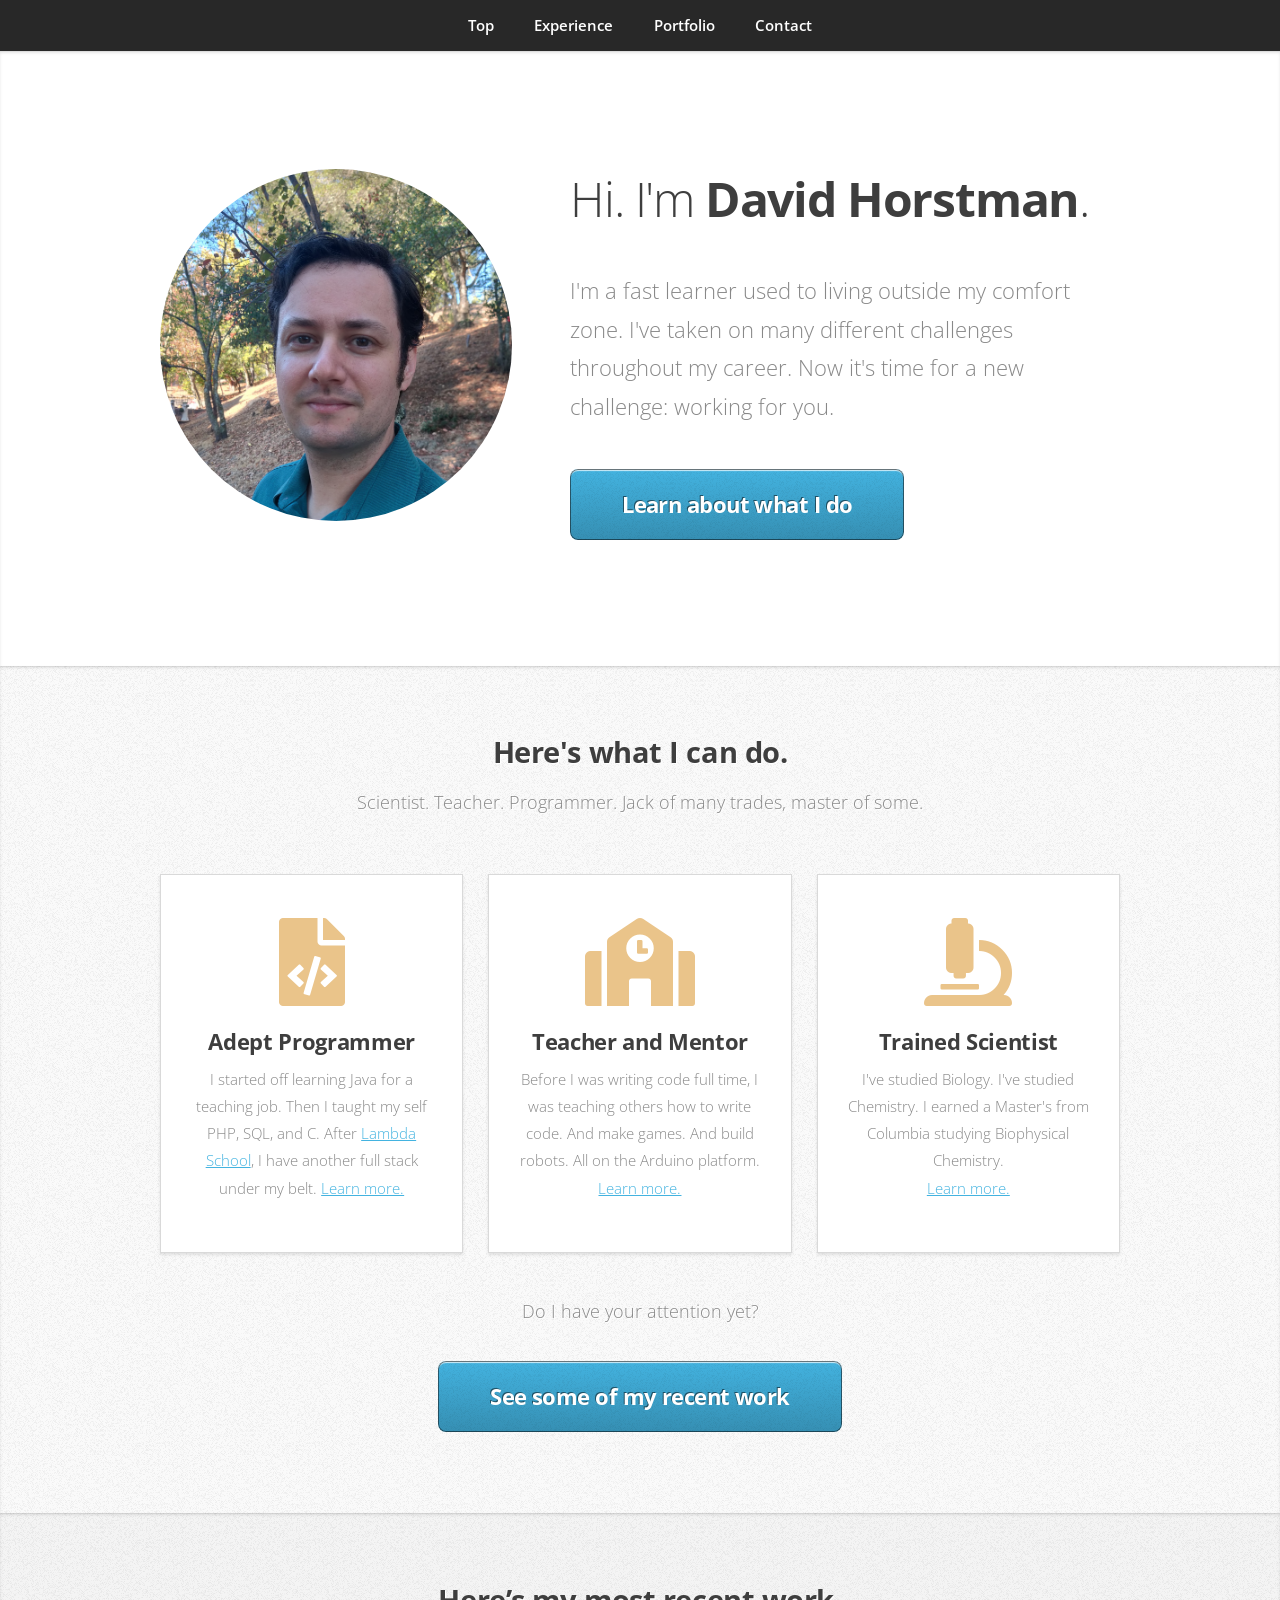
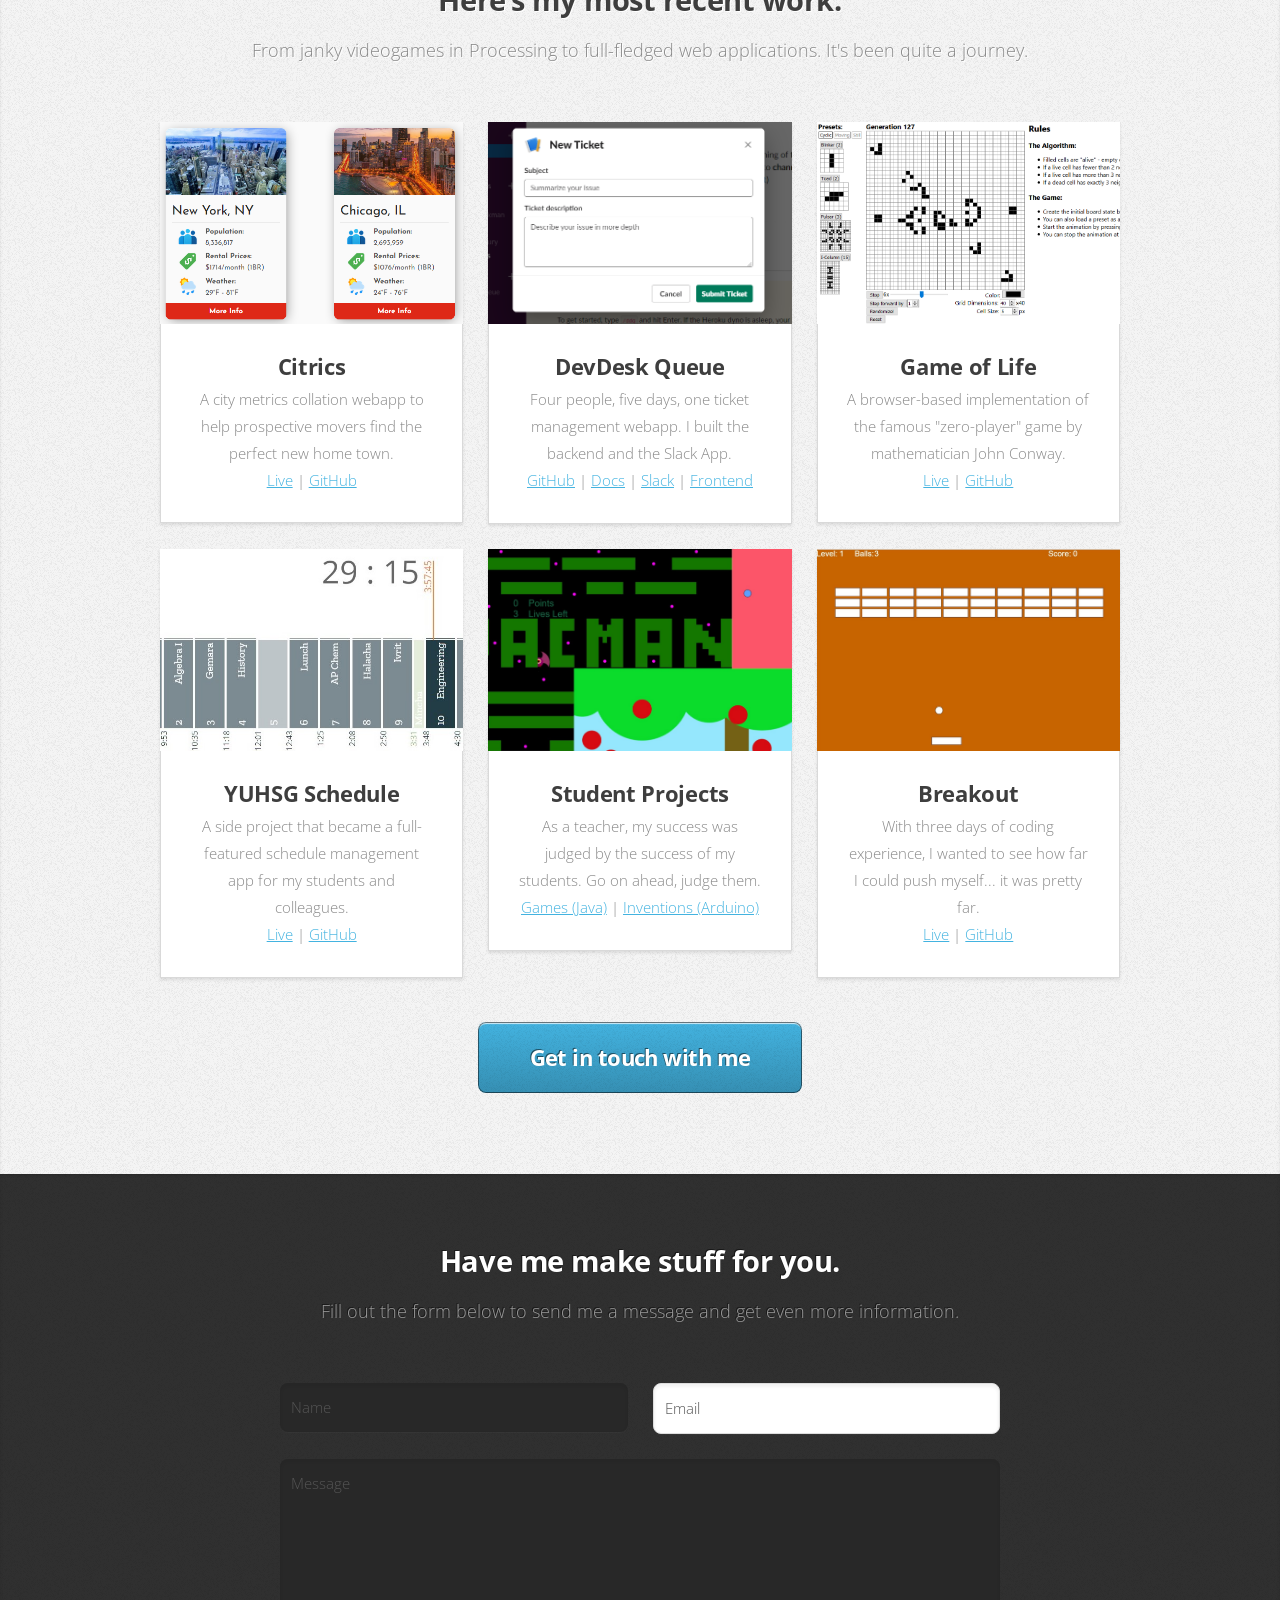
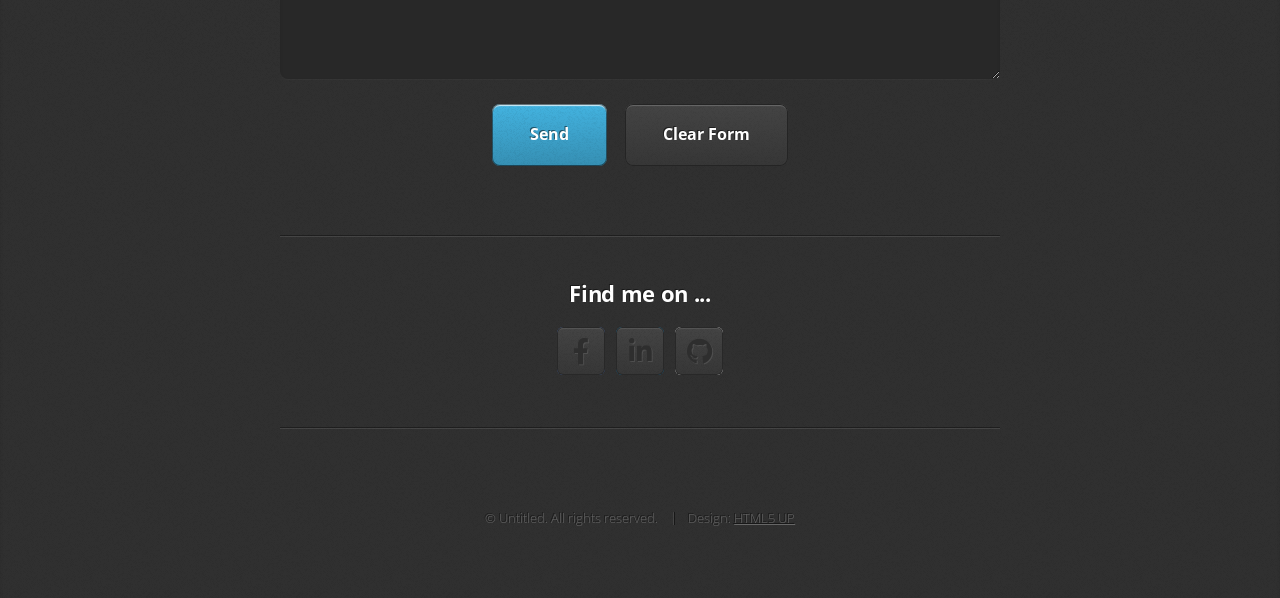
==== commit 0f41646f: "feat: fixed contact form" ====
--- a/index.html
+++ b/index.html
@@ -323,15 +323,15 @@
         </header>
         <div class="row">
           <div class="col-12">
-            <form method="POST" action="https://formspree.io/mnqqwabn">
+            <form method="POST" action="https://formspree.io/f/xbdrrklz">
               <div class="row">
                 <div class="col-6 col-12-small">
                   <input type="text" name="name" id="name" placeholder="Name" />
                 </div>
                 <div class="col-6 col-12-small">
                   <input
-                    type="text"
-                    name="_replyto"
+                    type="email"
+                    name="email"
                     id="email"
                     placeholder="Email"
                   />
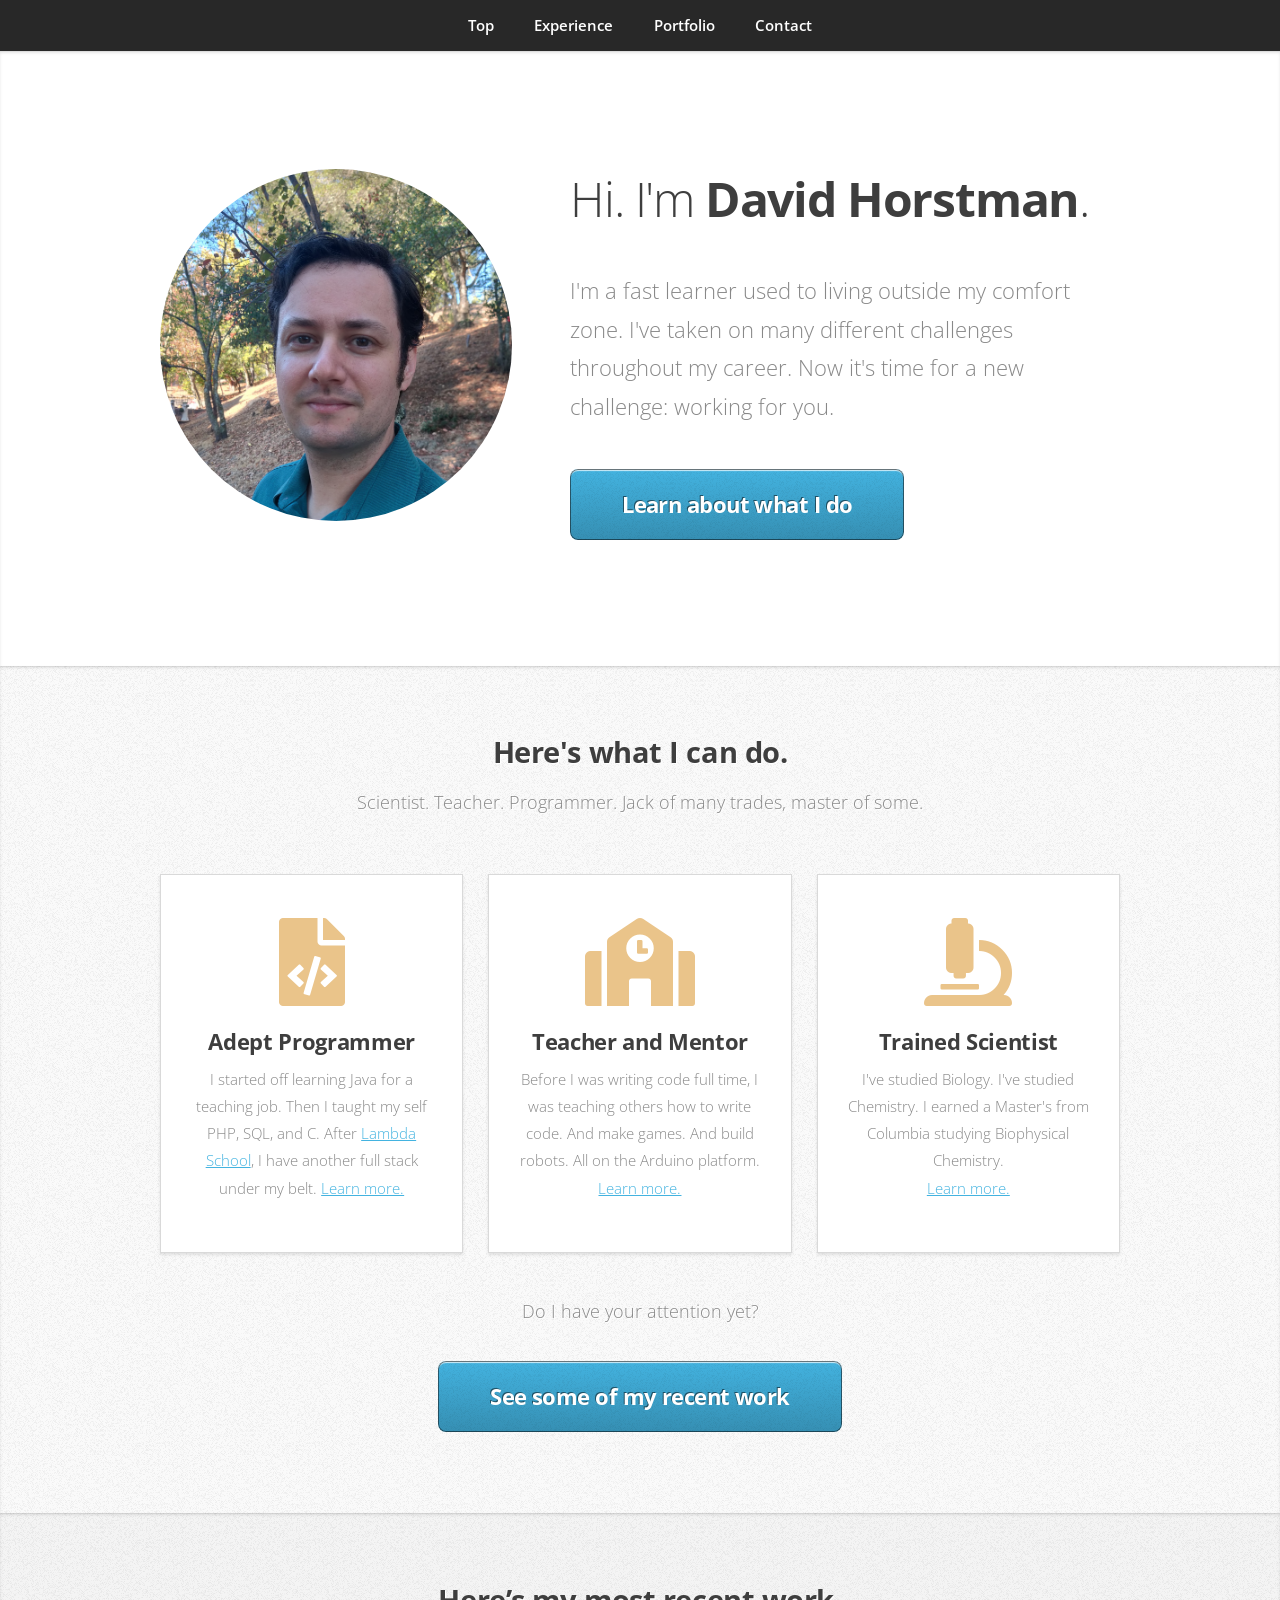
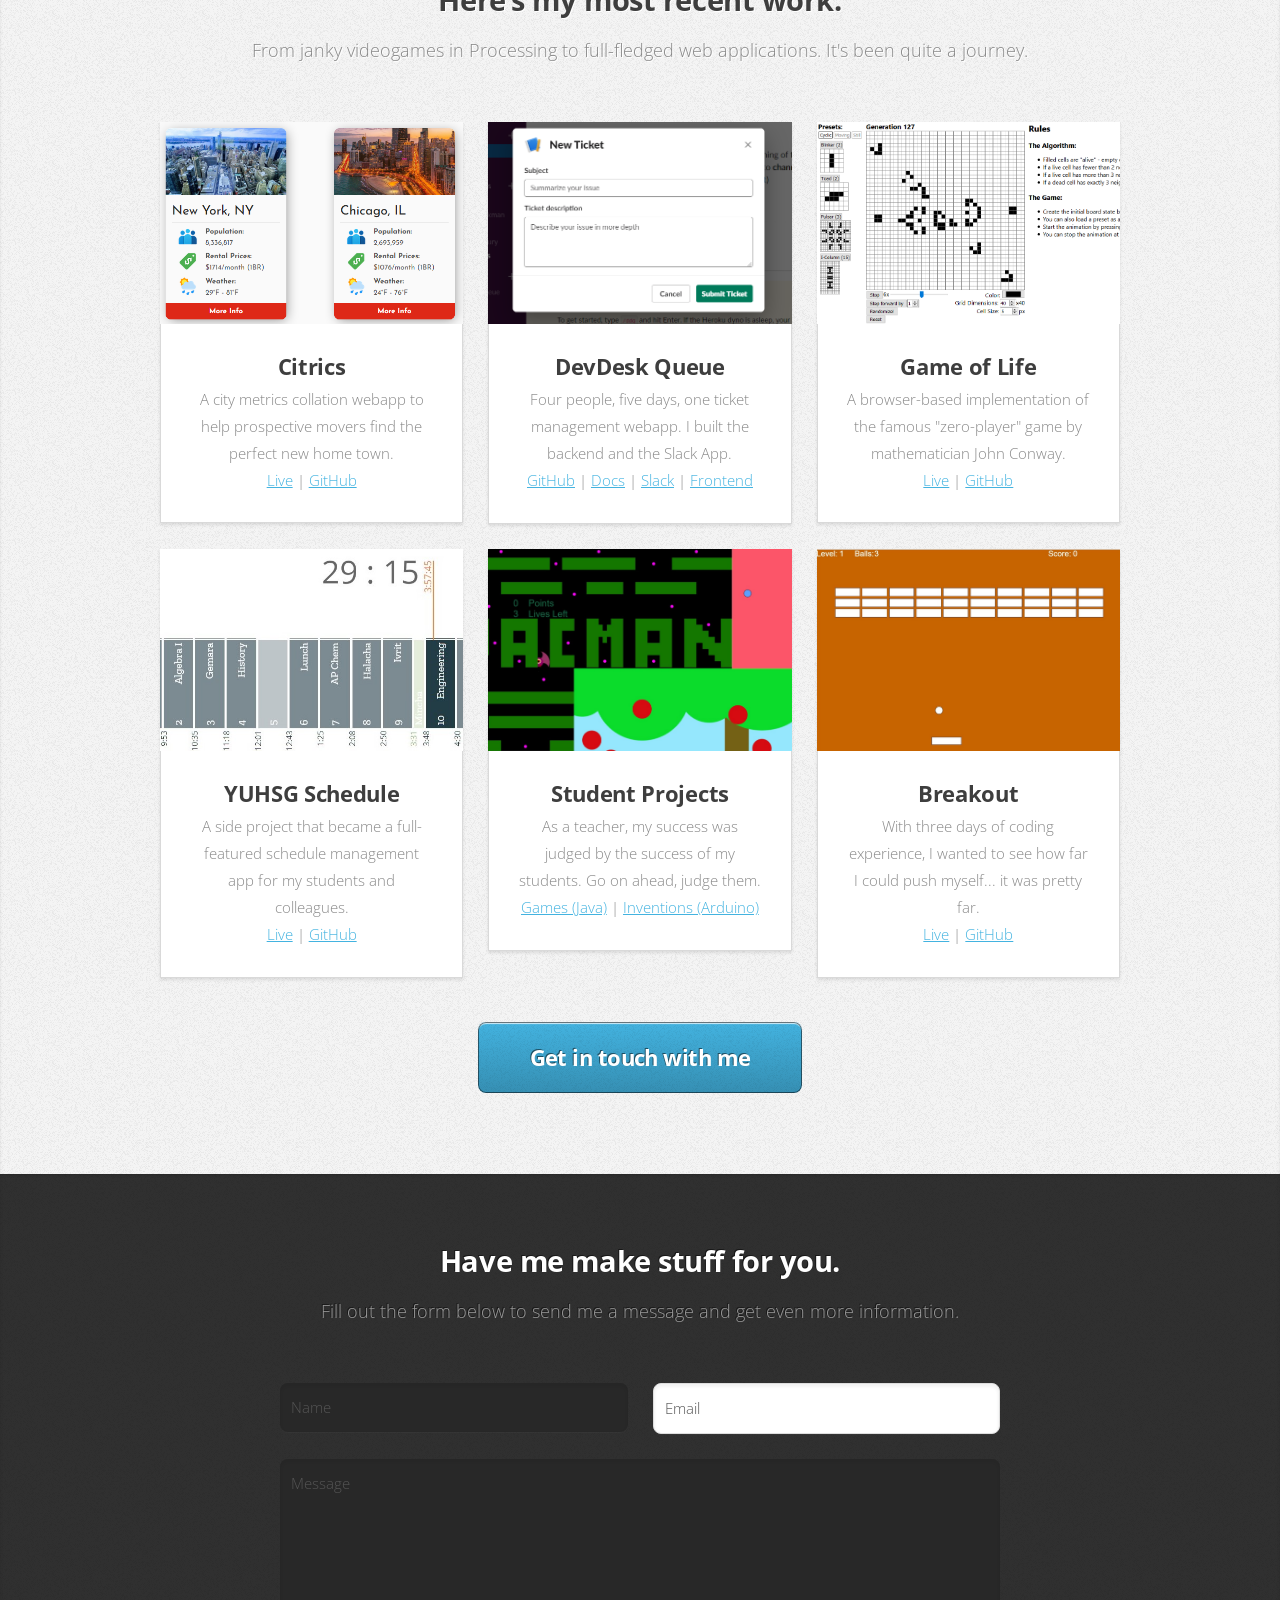
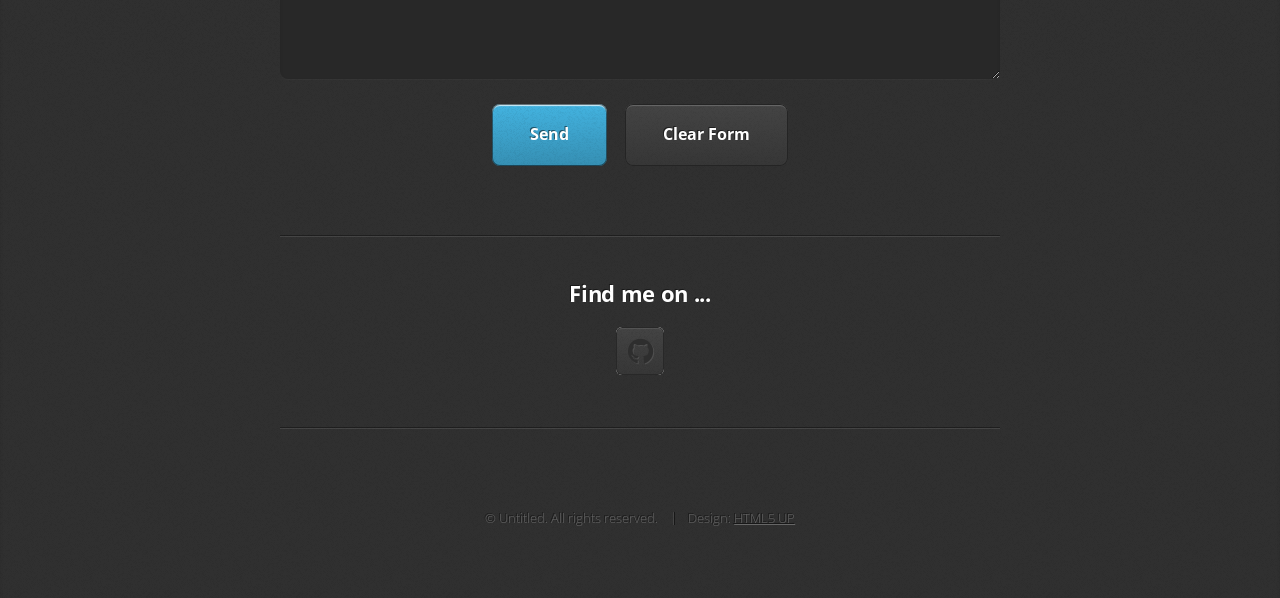
==== commit f9bb044e: "cleanup: remove dead social links" ====
--- a/index.html
+++ b/index.html
@@ -361,13 +361,13 @@
             <hr />
             <h3>Find me on ...</h3>
             <ul class="social">
-              <li>
+              <!-- <li>
                 <a
                   href="https://www.facebook.com/david.horstman"
                   class="icon brands fa-facebook-f"
                   ><span class="label">Facebook</span></a
                 >
-              </li>
+              </li> -->
               <!--li>
                 <a
                   href="https://www.youtube.com/channel/UCs0E35UOZItSk2lgn-g-ctQ"
@@ -375,13 +375,13 @@
                   ><span></span
                 ></a>
               </li-->
-              <li>
+              <!-- <li>
                 <a
                   href="https://www.linkedin.com/in/david-horstman/"
                   class="icon brands fa-linkedin-in"
                   ><span class="label">LinkedIn</span></a
                 >
-              </li>
+              </li> -->
               <li>
                 <a
                   href="https://github.com/ddhorstman"
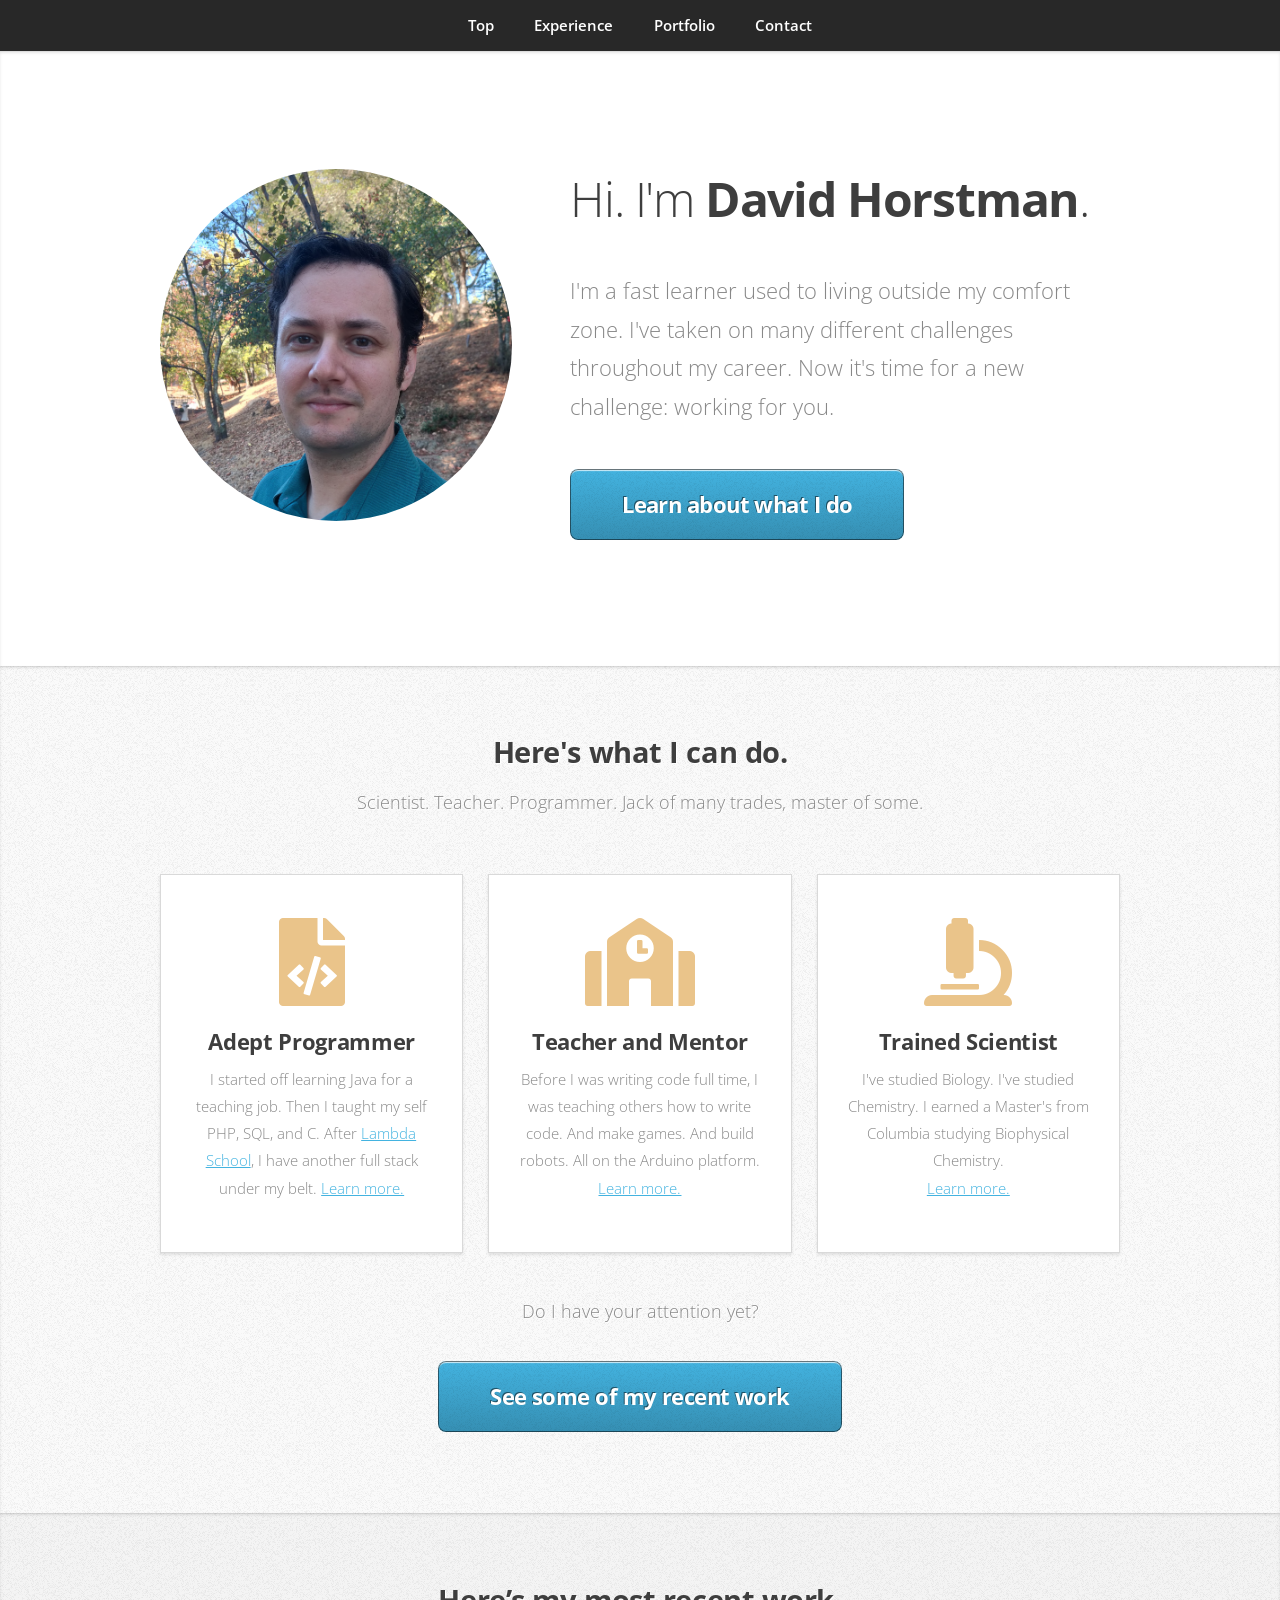
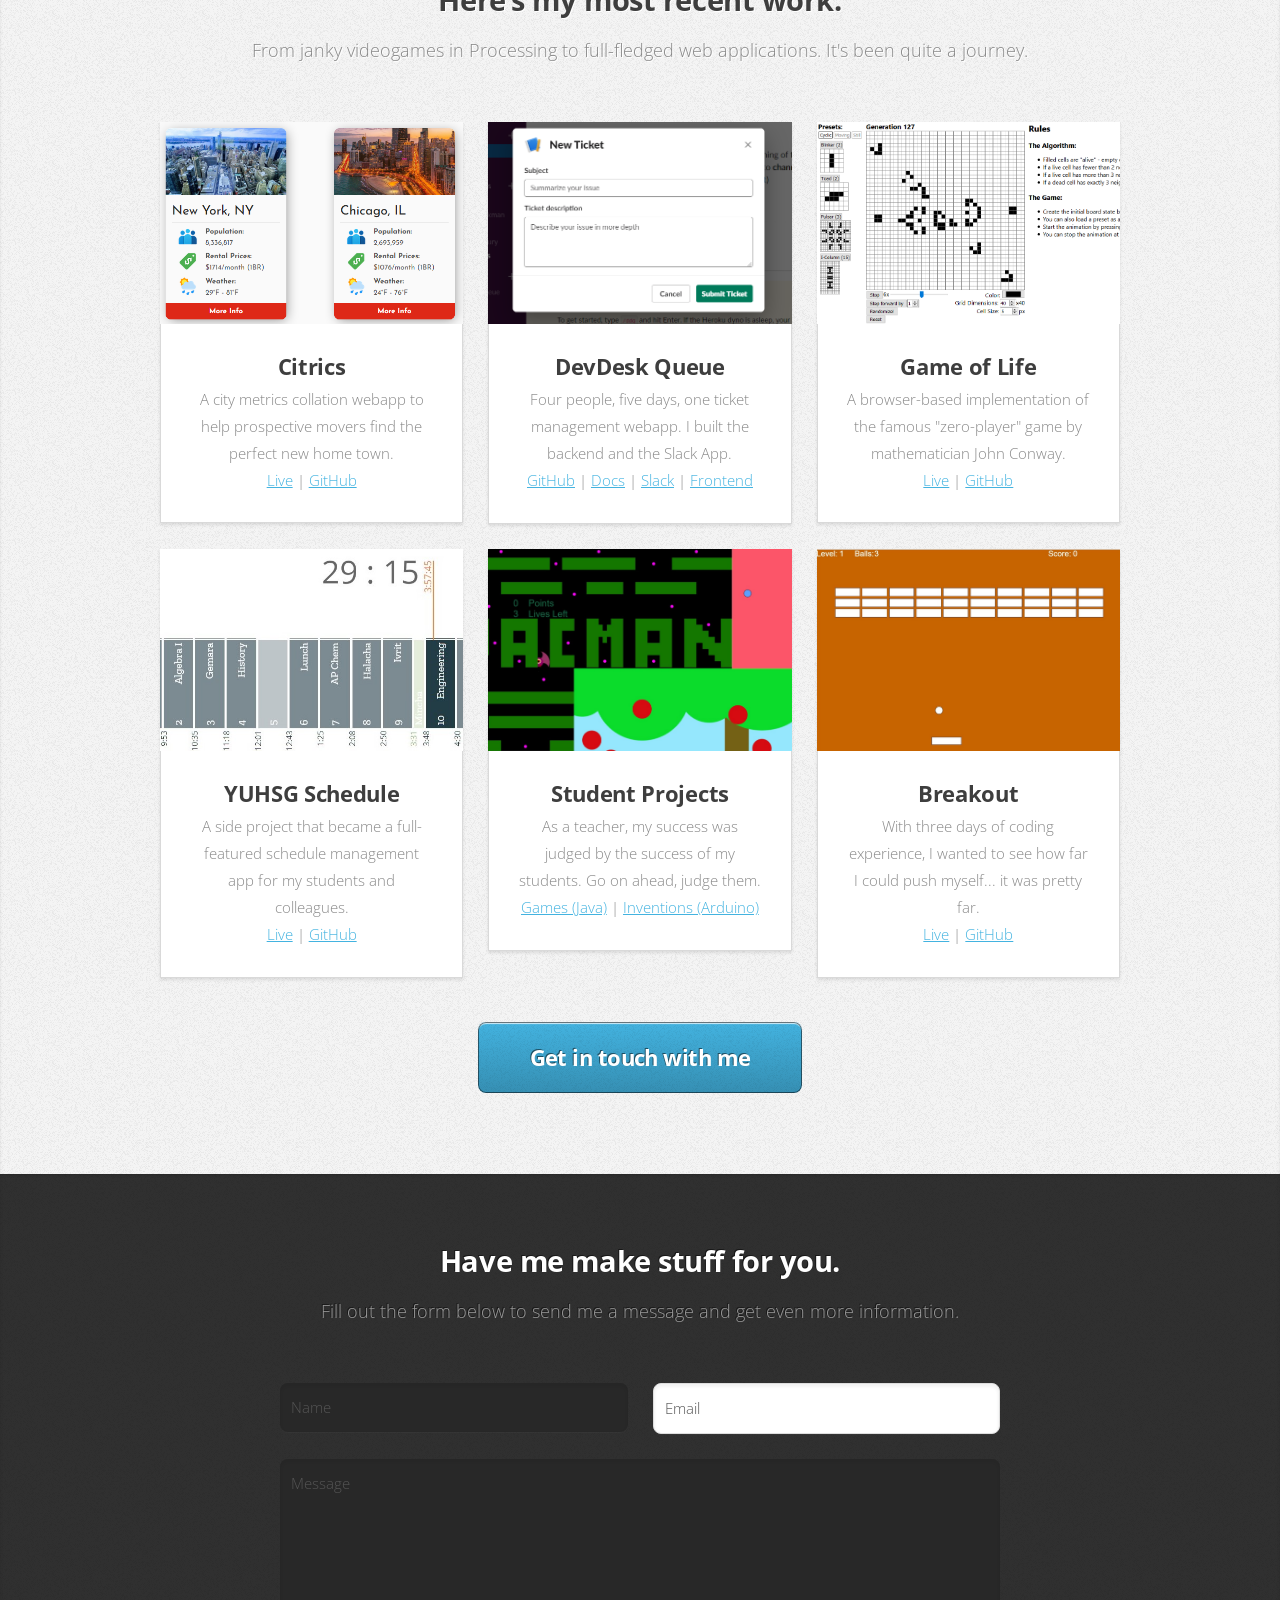
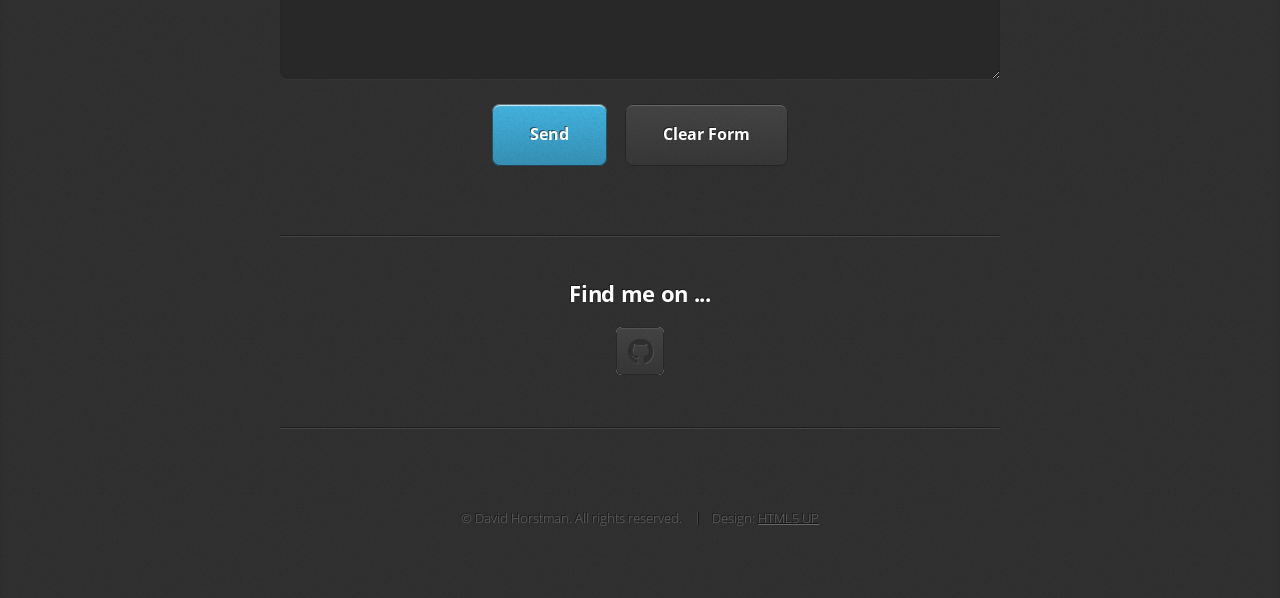
==== commit a570fab0: "fix: copyright" ====
--- a/index.html
+++ b/index.html
@@ -409,7 +409,7 @@
         </div>
         <footer>
           <ul id="copyright">
-            <li>&copy; Untitled. All rights reserved.</li>
+            <li>&copy; David Horstman. All rights reserved.</li>
             <li>Design: <a href="http://html5up.net">HTML5 UP</a></li>
           </ul>
         </footer>
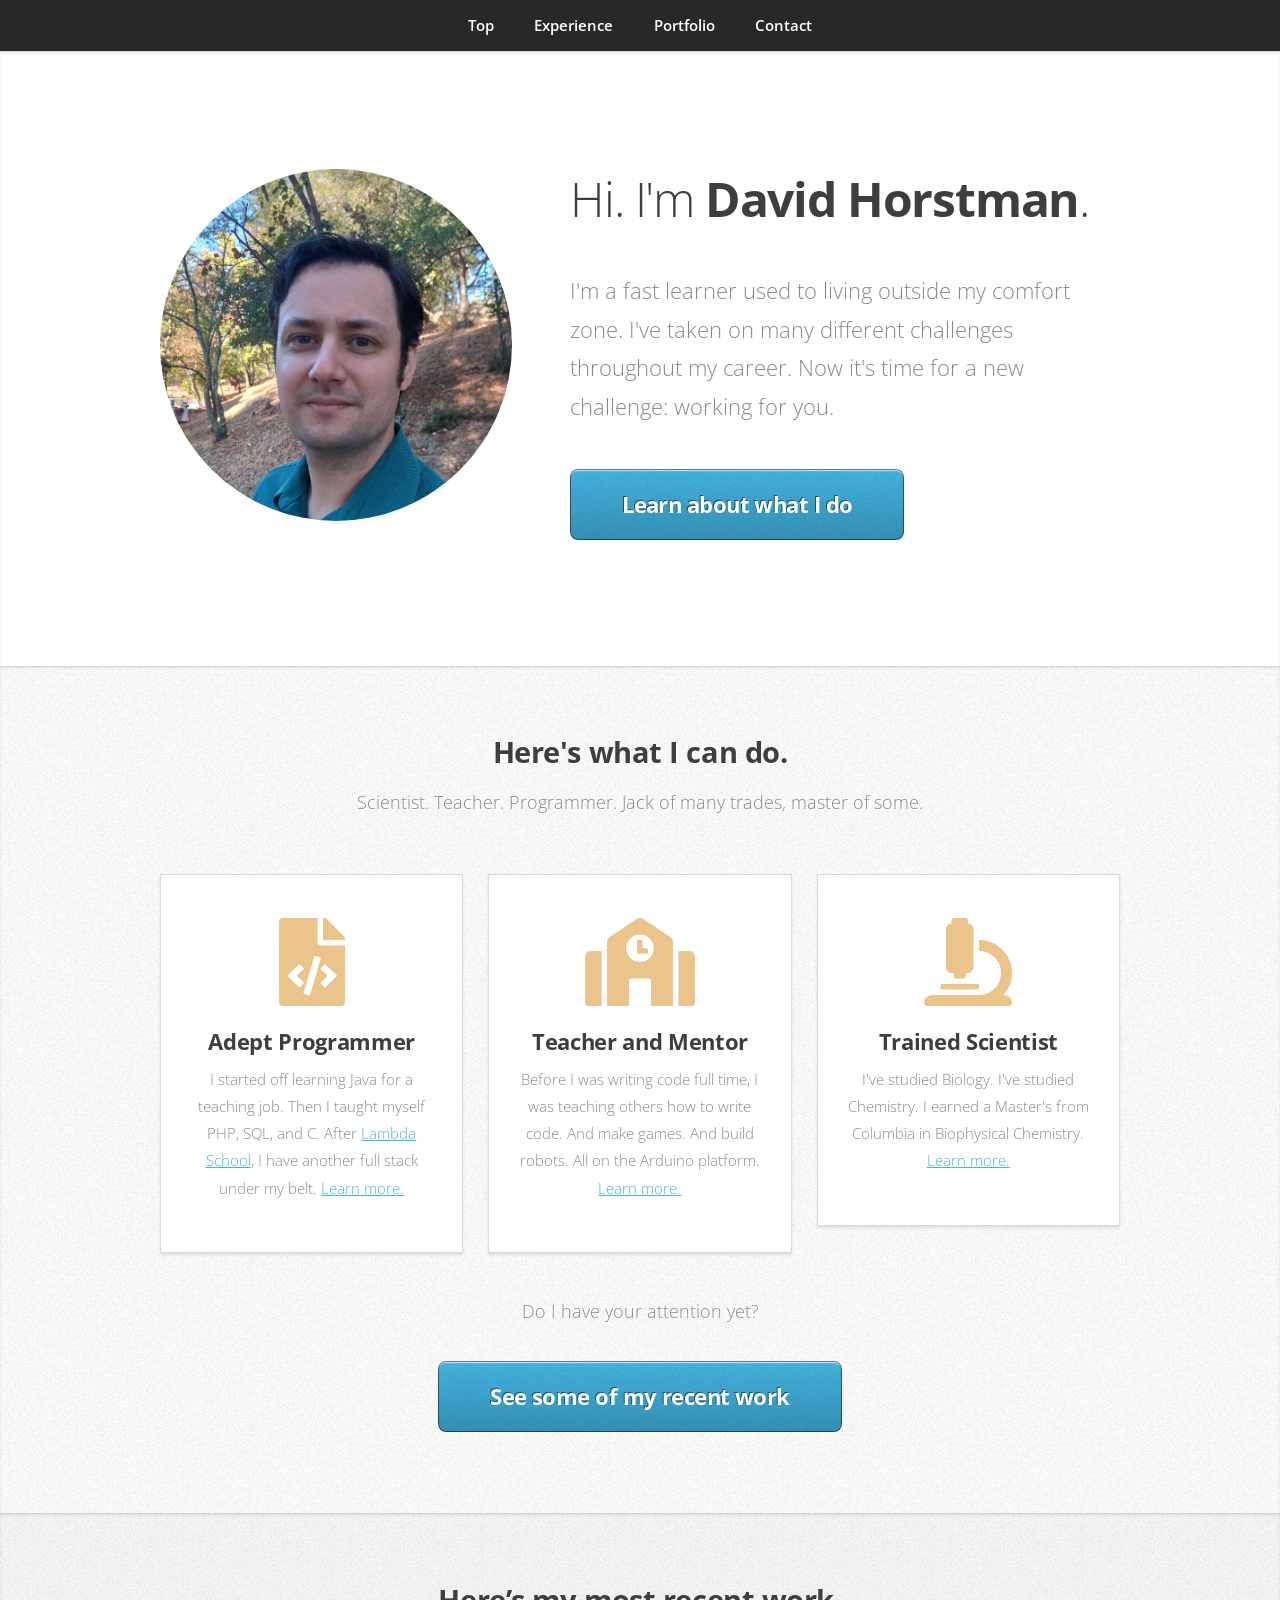
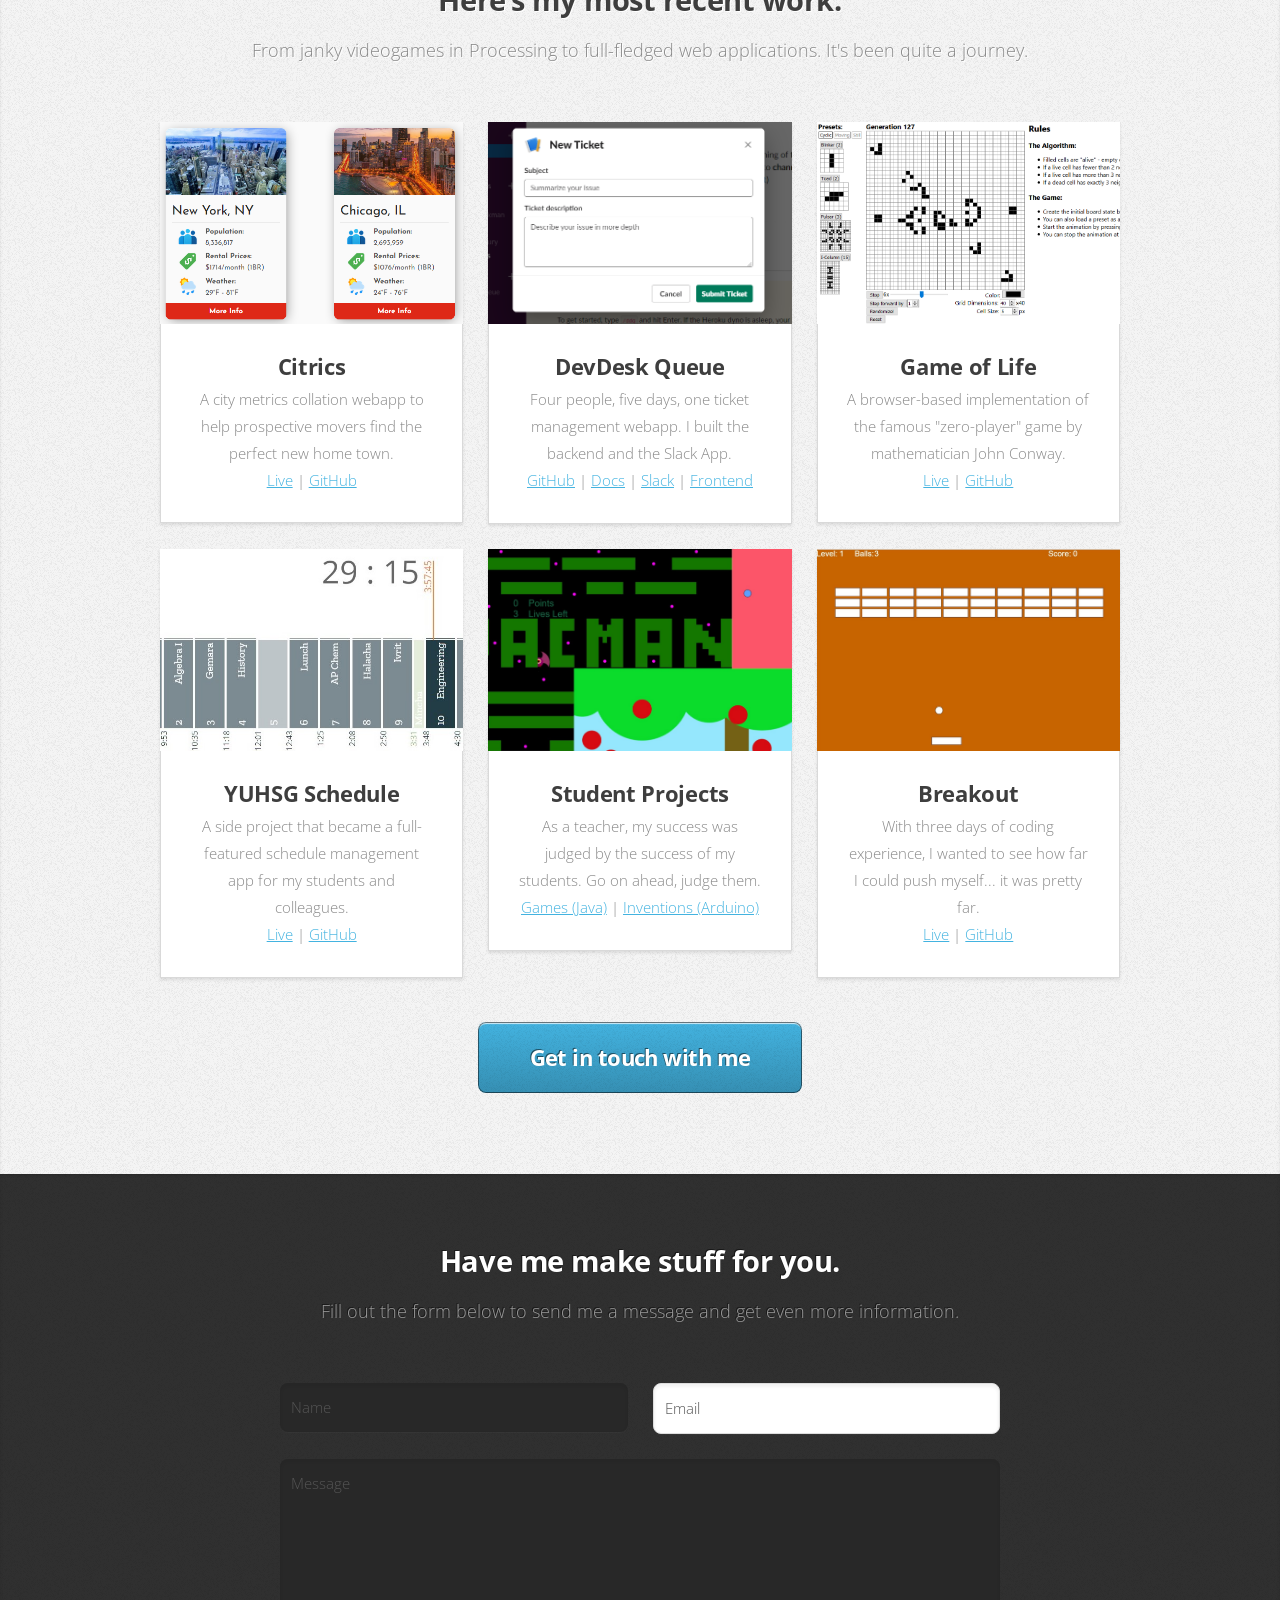
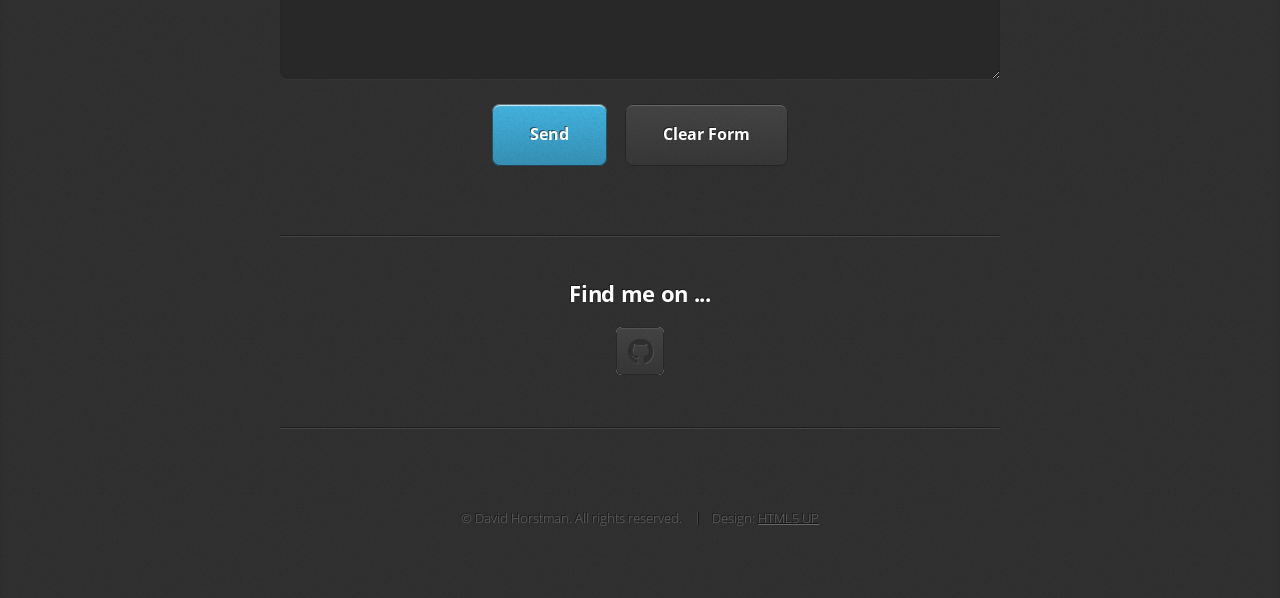
==== commit 8d5856cf: "feat: typoes in copy" ====
--- a/index.html
+++ b/index.html
@@ -65,8 +65,8 @@
               <span class="icon featured fa fa-file-code"></span>
               <h3>Adept Programmer</h3>
               <p>
-                I started off learning Java for a teaching job. Then I taught my
-                self PHP, SQL, and C. After
+                I started off learning Java for a teaching job. Then I taught
+                myself PHP, SQL, and C. After
                 <a
                   target="_blank"
                   href="https://lambdaschool.com/courses/full-stack-web-development"
@@ -100,7 +100,7 @@
               <h3>Trained Scientist</h3>
               <p>
                 I've studied Biology. I've studied Chemistry. I earned a
-                Master's from Columbia studying Biophysical Chemistry.
+                Master's from Columbia in Biophysical Chemistry.
                 <br>
                 <a
                   target="_blank"
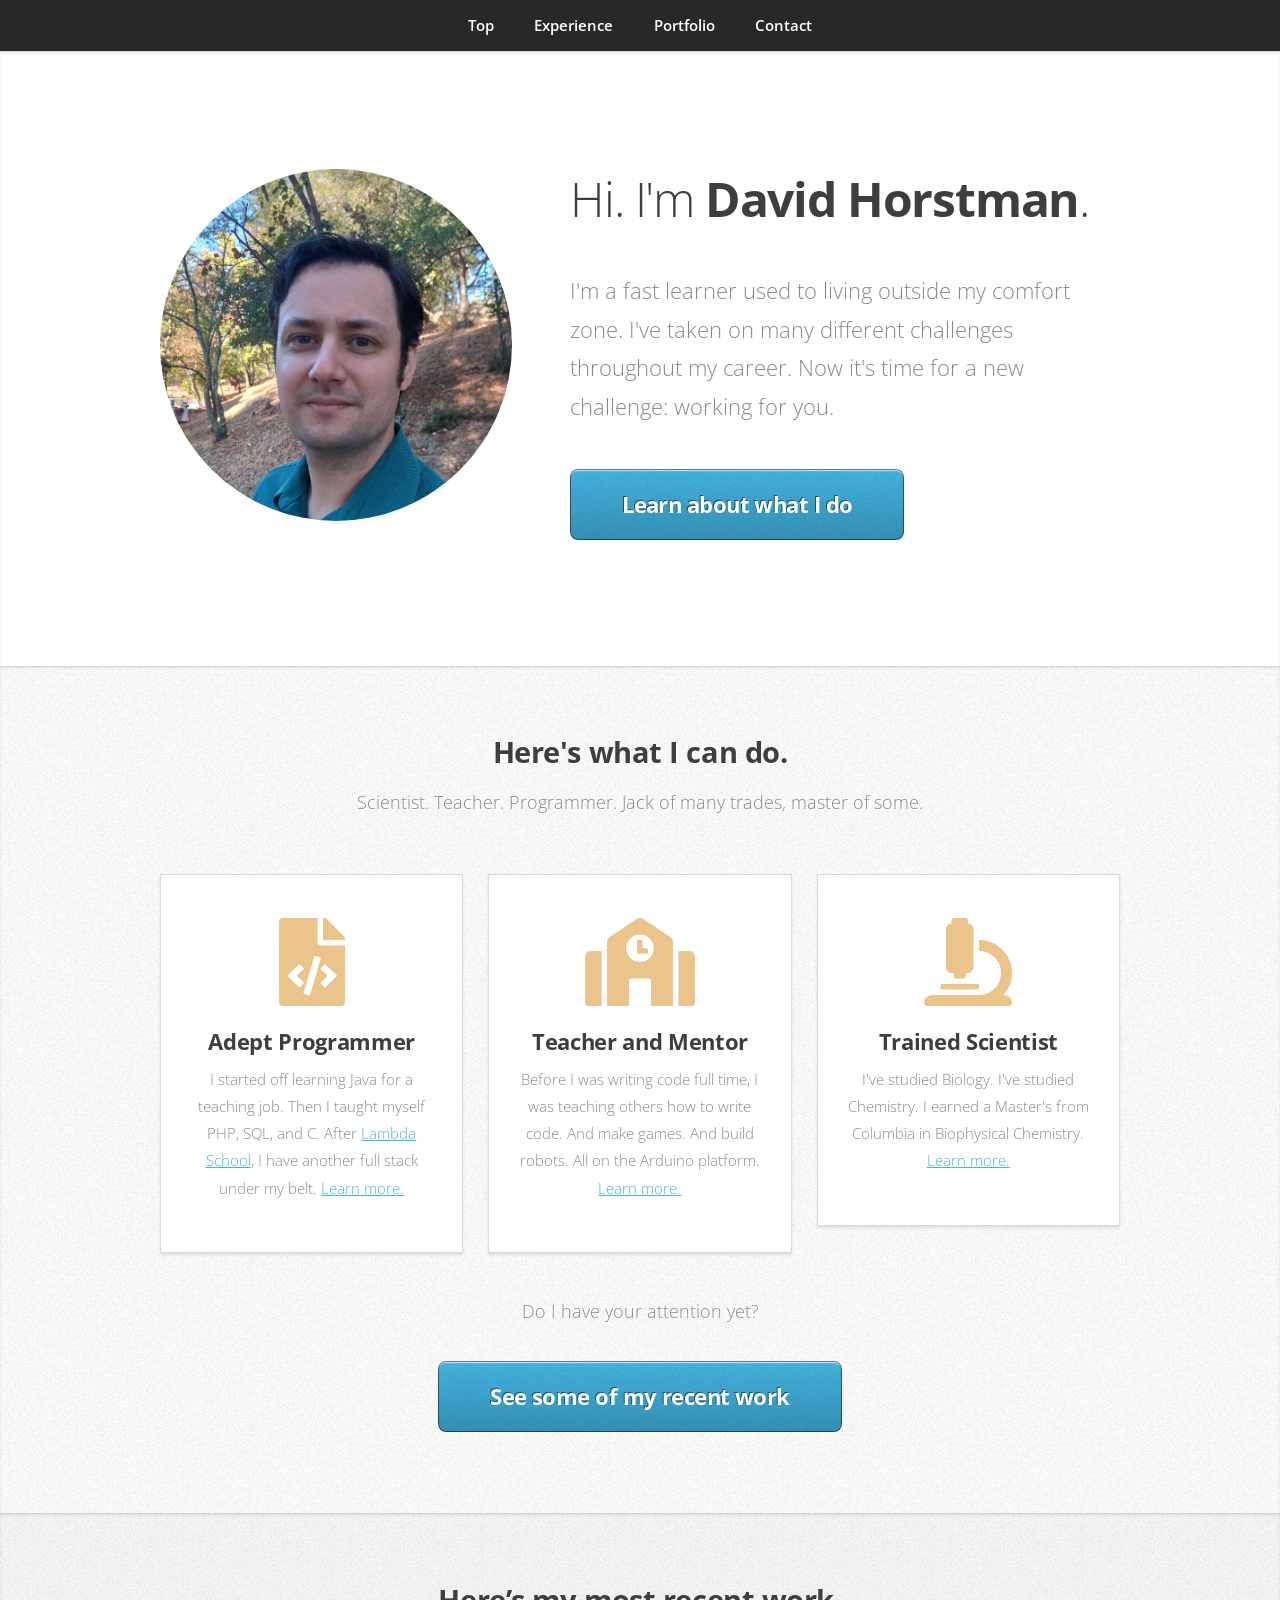
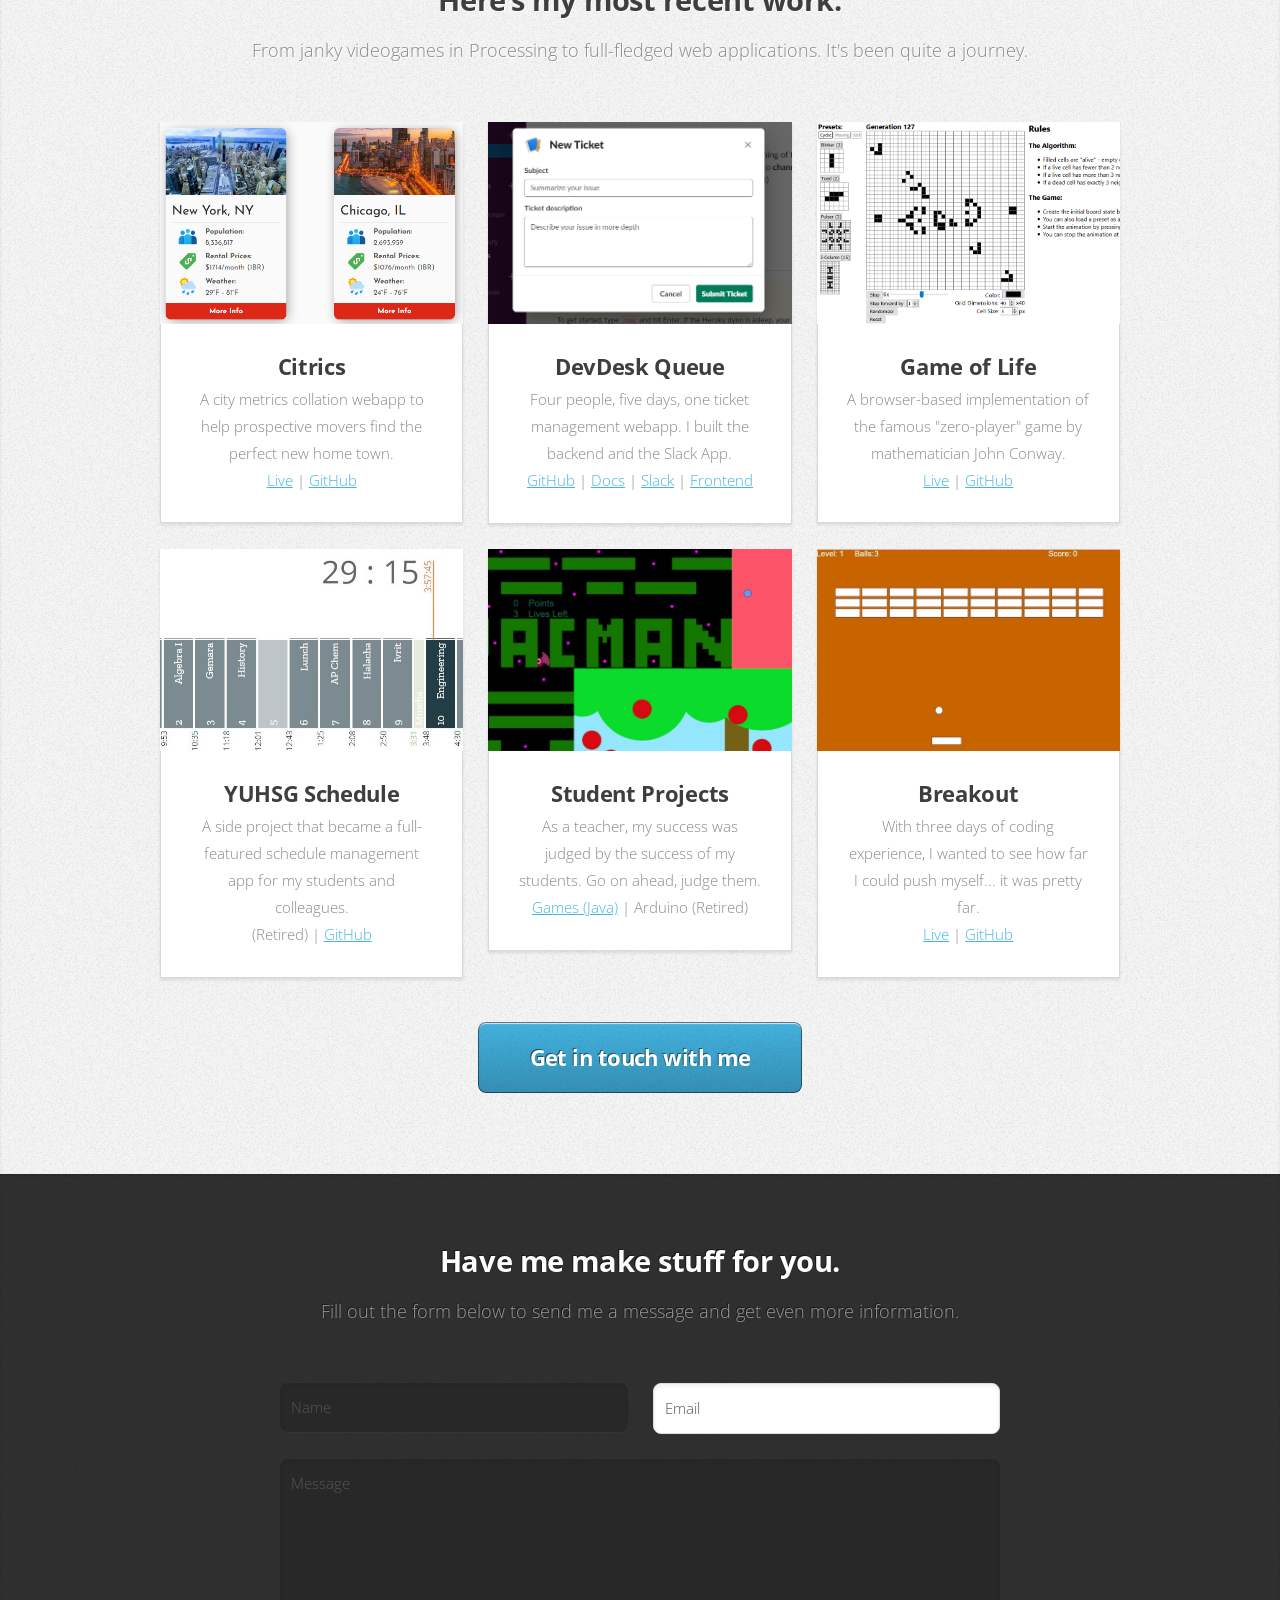
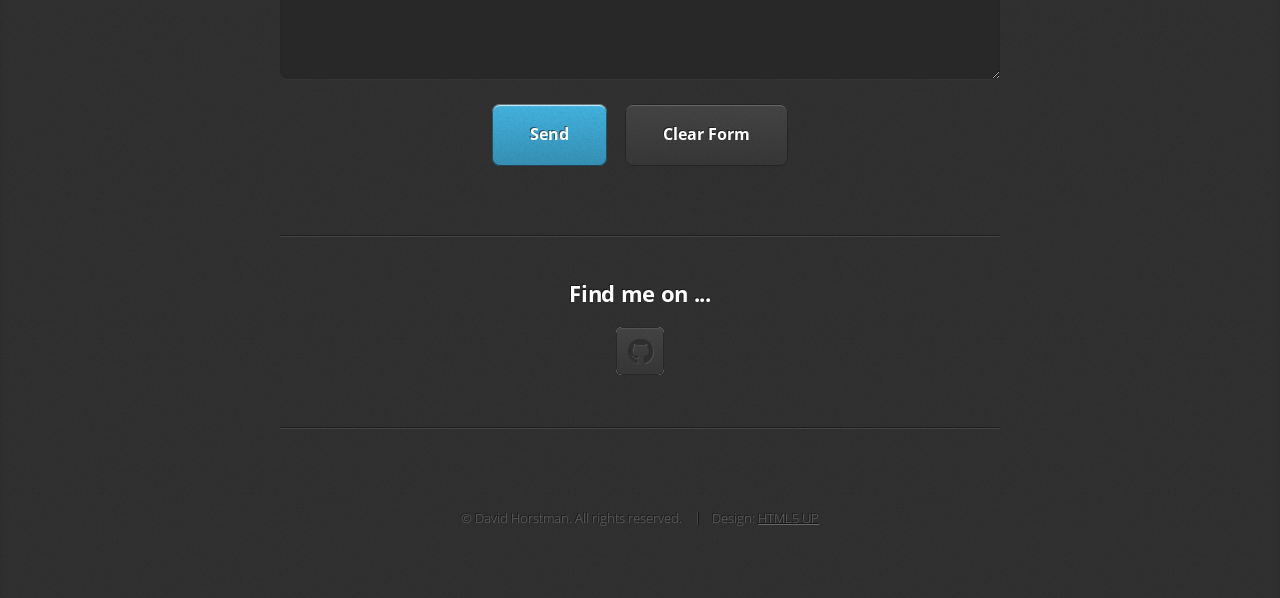
==== commit 0e525f4d: "feat: remove dead links" ====
--- a/index.html
+++ b/index.html
@@ -229,7 +229,7 @@
                 A side project that became a full-featured schedule management
                 app for my students and colleagues.<br />
                 <span
-                  ><a target="_blank" href="https://yuhsgschedule.com">Live</a>
+                  >(Retired)
                   |
                   <a
                     target="_blank"
@@ -259,10 +259,8 @@
                     >Games (Java)</a
                   >
                   |
-                  <a
-                    target="_blank"
-                    >Inventions (Arduino)</a
-                  ></span
+                  Arduino (Retired)
+                  </span
                 >
               </p>
             </article>
